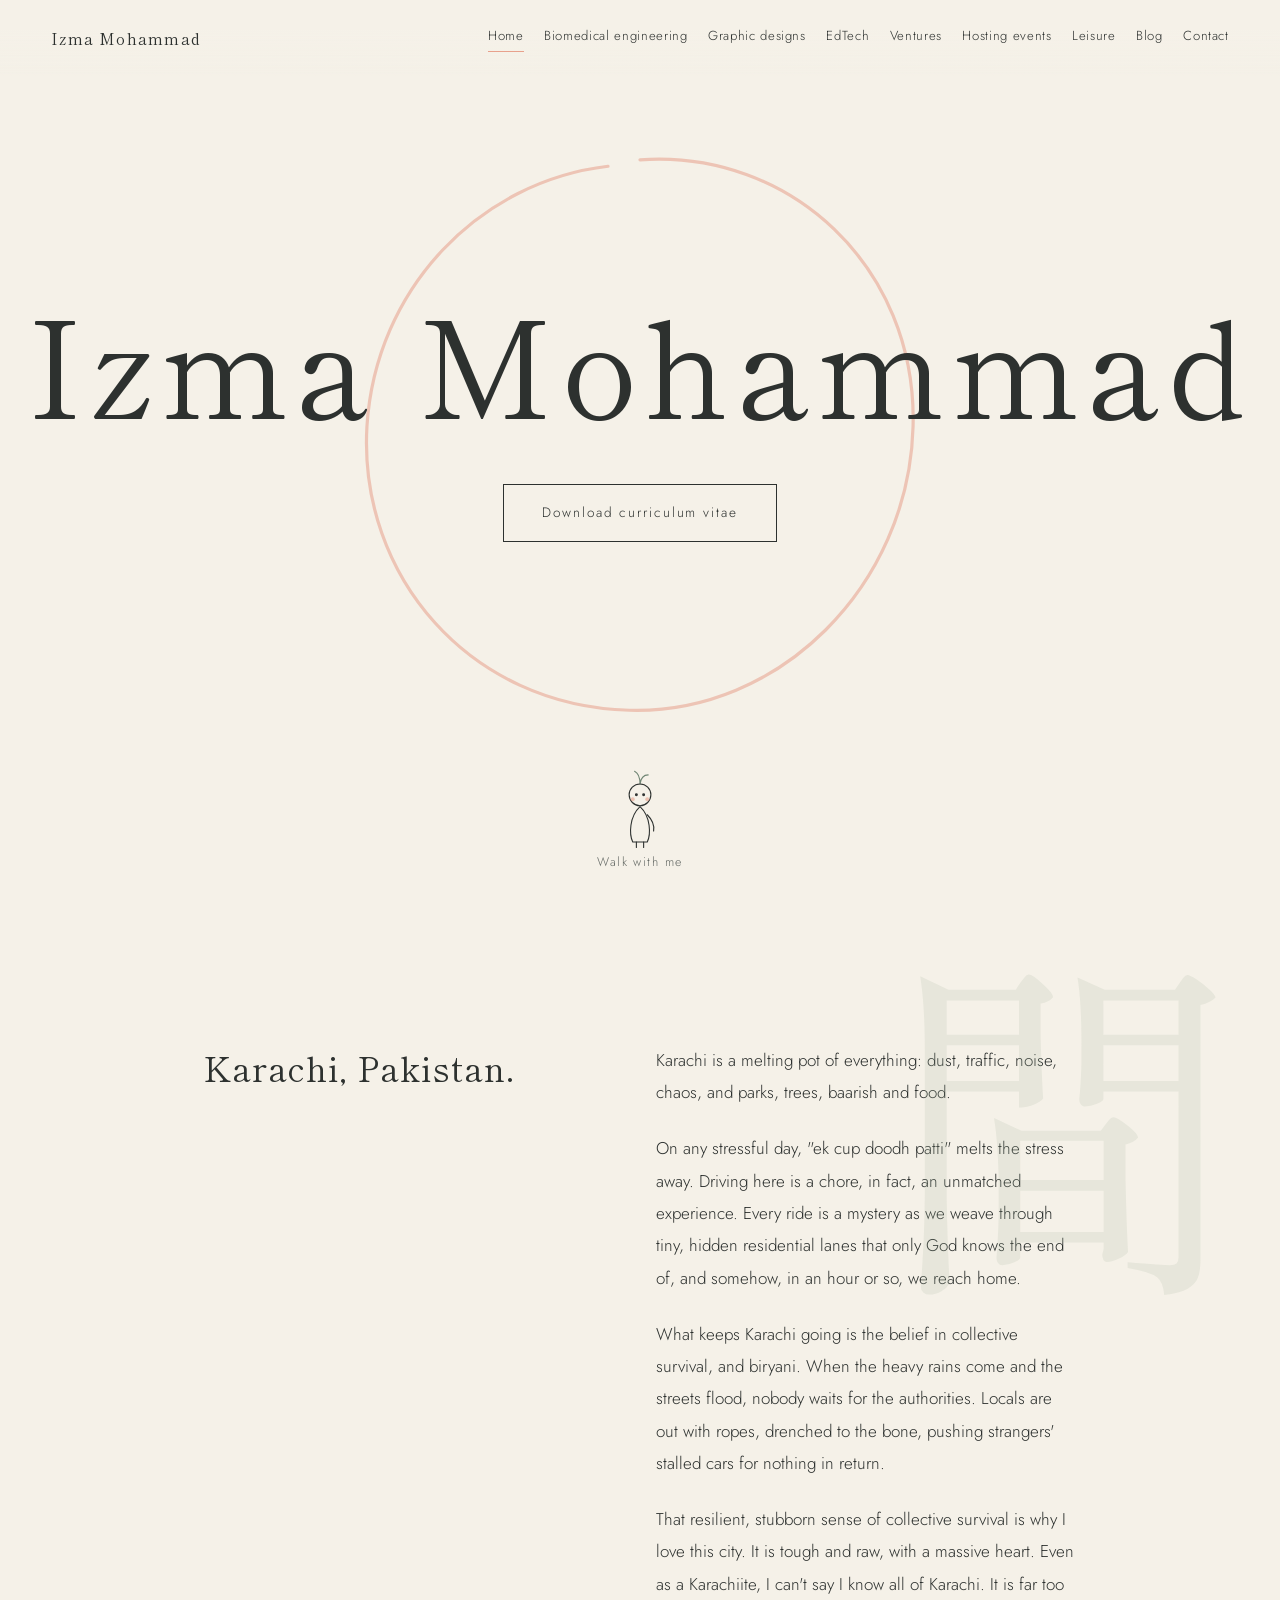
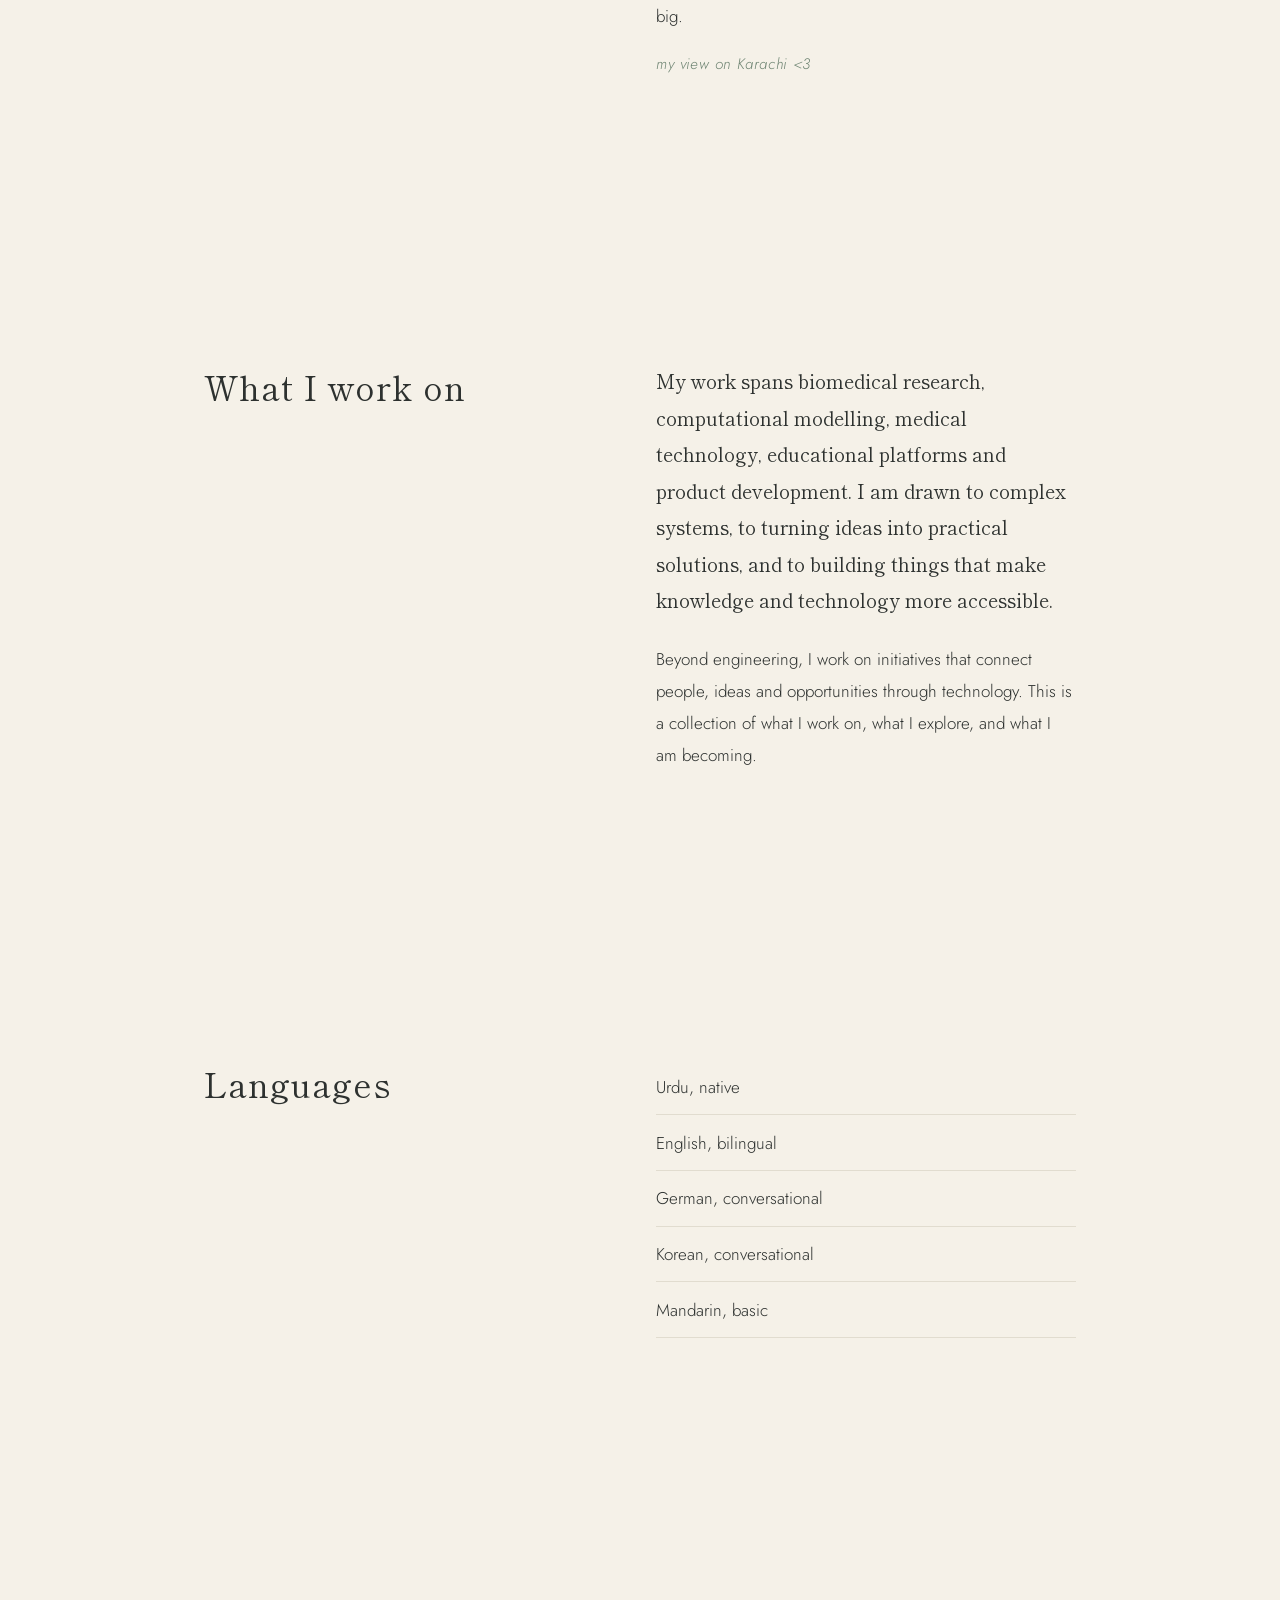
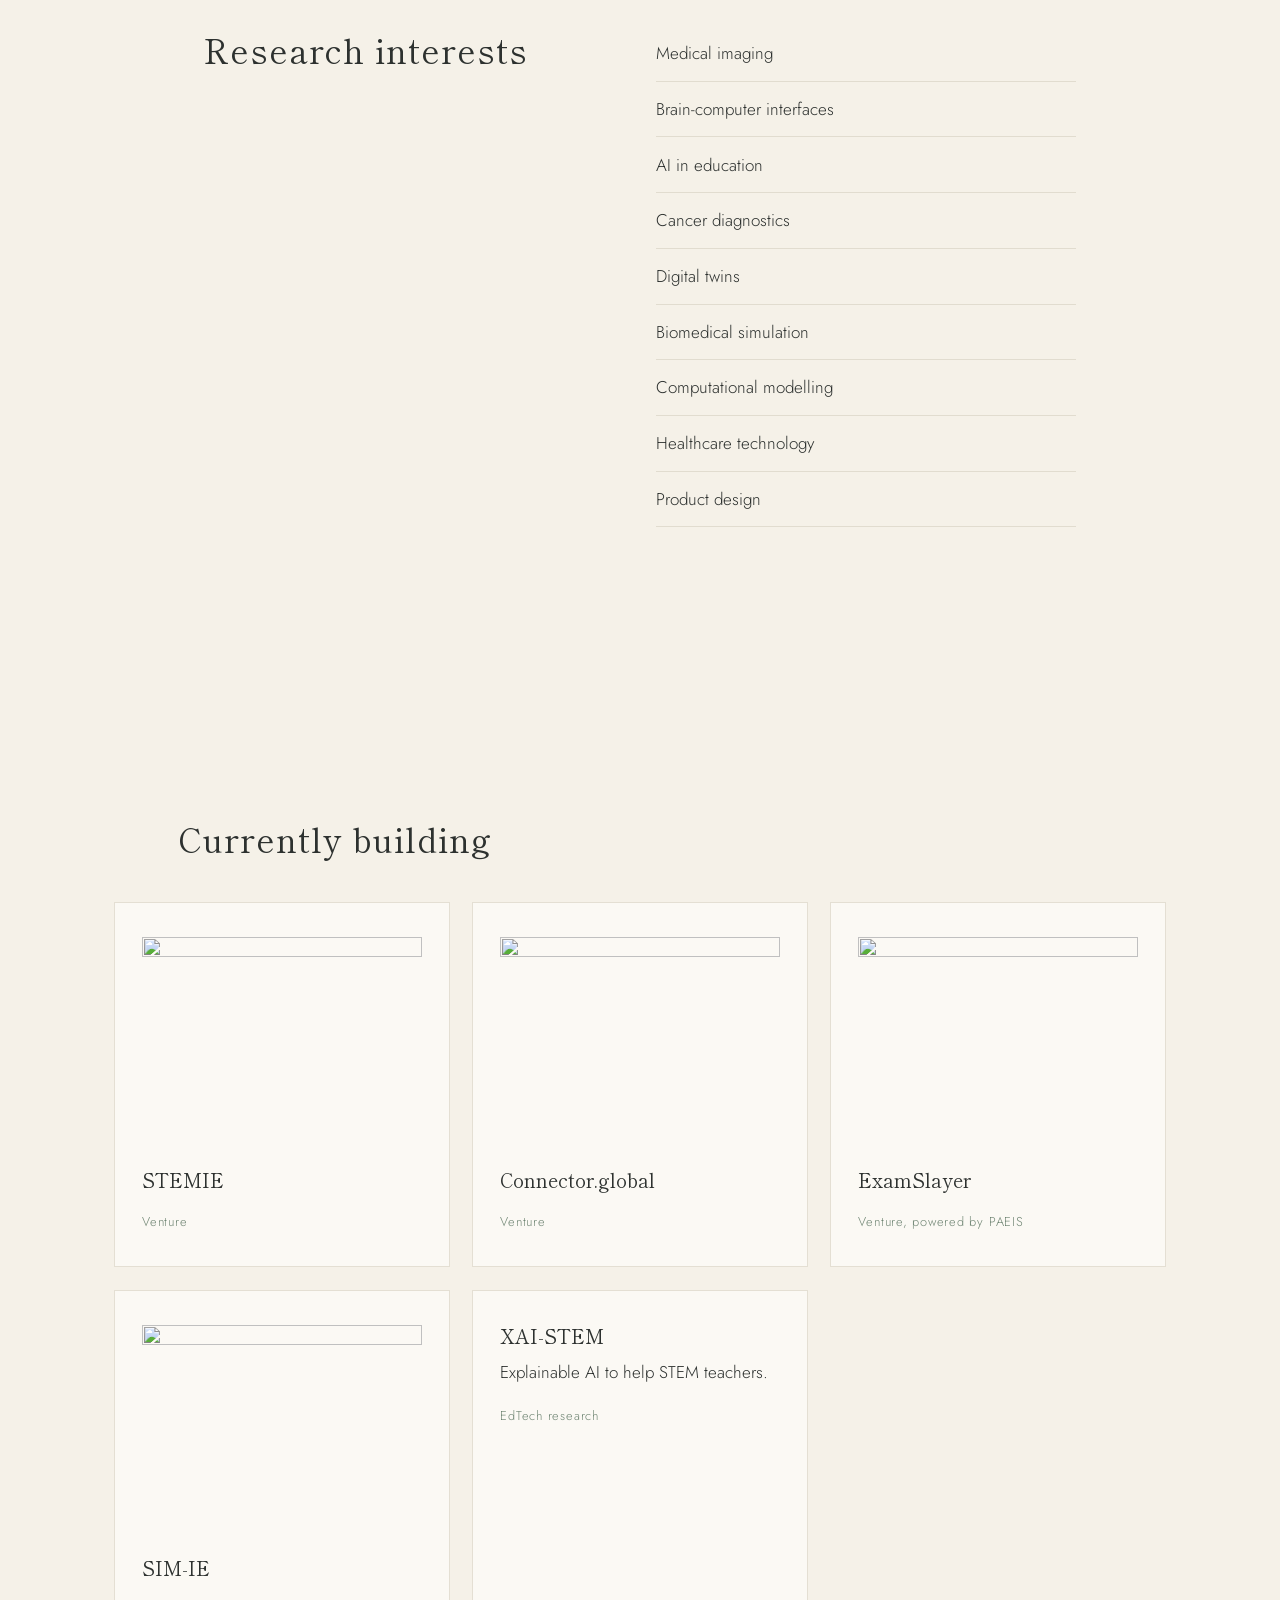
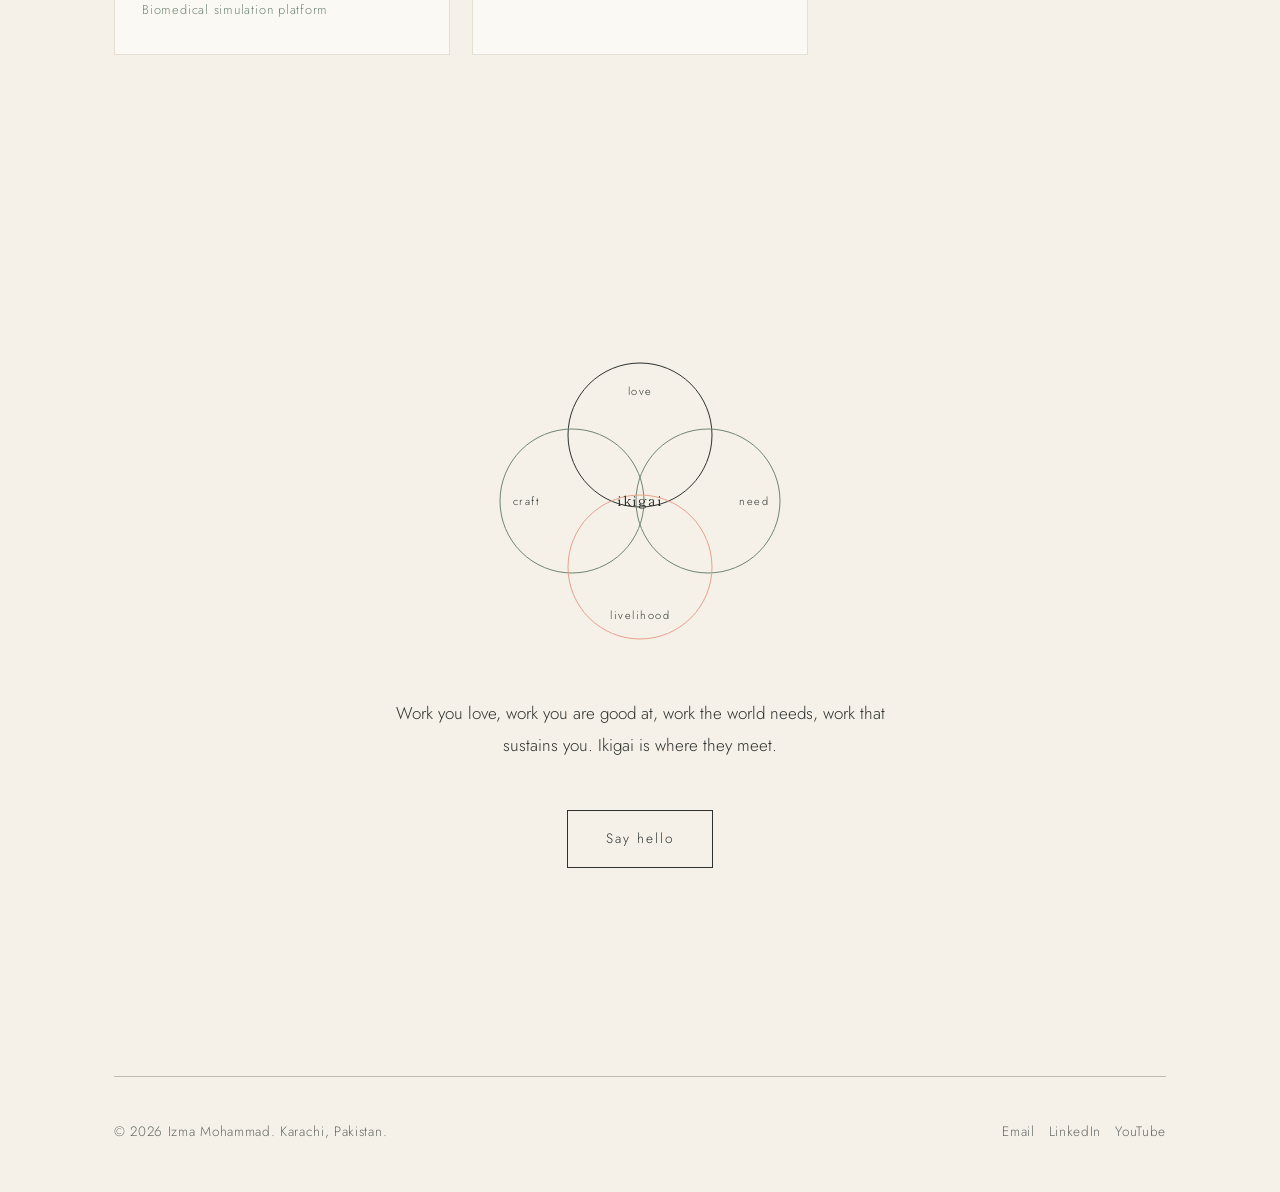
==== index.html @ ef696639 "Add files via upload" ====
<!doctype html><html lang="en"><head><meta charset="utf-8"><meta name="viewport" content="width=device-width,initial-scale=1"><title>Izma Mohammad</title><meta name="description" content="Biomedical engineer, product thinker and educator building simulation and EdTech platforms from Karachi."><meta name="theme-color" content="#F5F1E8"><link rel="icon" href="data:image/svg+xml,%3Csvg xmlns='http://www.w3.org/2000/svg' viewBox='0 0 32 32'%3E%3Ccircle cx='16' cy='16' r='11' fill='none' stroke='%23E8A18C' stroke-width='3'/%3E%3C/svg%3E"><link rel="preconnect" href="https://fonts.googleapis.com"><link rel="preconnect" href="https://fonts.gstatic.com" crossorigin><link href="https://fonts.googleapis.com/css2?family=Jost:wght@300;400&family=Shippori+Mincho:wght@400;500&display=swap" rel="stylesheet"><link rel="stylesheet" href="style.css"><script>document.documentElement.className="js"</script></head><body><header class="top"><a class="n" href="index.html">Izma Mohammad</a><button id="m" aria-expanded="false">Menu</button><nav id="nv"><a href="index.html" aria-current=page>Home</a><a href="biomedical.html">Biomedical engineering</a><a href="graphic-designs.html">Graphic designs</a><a href="edtech.html">EdTech</a><a href="ventures.html">Ventures</a><a href="hosting-events.html">Hosting events</a><a href="leisure.html">Leisure</a><a href="blog.html">Blog</a><a href="contact.html">Contact</a></nav></header><main><section class="hero"><svg class="en" viewBox="0 0 600 600" aria-hidden="true"><path pathLength="1" d="M300 40C440 30 560 140 556 290C552 440 430 560 290 556C140 552 36 430 44 290C52 160 150 60 270 46"/></svg><h1>Izma Mohammad</h1><a class="bt" href="https://drive.google.com/drive/folders/1mafRhZtkVyaTNJTKHKpRsc1OEhmWw4SE?usp=drive_link" target="_blank" rel="noopener">Download curriculum vitae</a><a class="gd" href="#karachi" aria-label="Scroll to the next section"><svg viewBox="0 0 64 96" fill="none" stroke="#2D312F" stroke-width="1.2" stroke-linecap="round" aria-hidden="true"><g class="sw" stroke="#6F8573"><path d="M32 22C32 14 30 10 26 8M32 22C33 15 37 12 41 12"/></g><circle cx="32" cy="34" r="12"/><circle cx="28" cy="34" r="1" fill="#2D312F"/><circle cx="36" cy="34" r="1" fill="#2D312F"/><circle cx="24" cy="39" r="2.2" fill="#E8A18C" stroke="none" opacity=".6"/><circle cx="40" cy="39" r="2.2" fill="#E8A18C" stroke="none" opacity=".6"/><path d="M32 47C20 58 20 78 24 86H40C44 78 44 58 32 47Z"/><path d="M28 86v6M36 86v6"/><path class="arm" d="M40 56C46 62 48 68 47 74"/></svg><span>Walk with me</span></a></section>
<section class="sec rel" id="karachi"><span class="kj" aria-hidden="true">間</span><div class="w"><div class="g"><div class="h rv"><h2>Karachi, Pakistan.</h2></div><div class="b rv">
<p>Karachi is a melting pot of everything: dust, traffic, noise, chaos, and parks, trees, baarish and food.</p>
<p>On any stressful day, "ek cup doodh patti" melts the stress away. Driving here is a chore, in fact, an unmatched experience. Every ride is a mystery as we weave through tiny, hidden residential lanes that only God knows the end of, and somehow, in an hour or so, we reach home.</p>
<p>What keeps Karachi going is the belief in collective survival, and biryani. When the heavy rains come and the streets flood, nobody waits for the authorities. Locals are out with ropes, drenched to the bone, pushing strangers' stalled cars for nothing in return.</p>
<p>That resilient, stubborn sense of collective survival is why I love this city. It is tough and raw, with a massive heart. Even as a Karachiite, I can't say I know all of Karachi. It is far too big.</p>
<p class="sg">my view on Karachi &lt;3</p></div></div></div></section>
<section class="sec"><div class="w"><div class="g"><div class="h rv"><h2>What I work on</h2></div><div class="b rv"><p class="in">My work spans biomedical research, computational modelling, medical technology, educational platforms and product development. I am drawn to complex systems, to turning ideas into practical solutions, and to building things that make knowledge and technology more accessible.</p><p>Beyond engineering, I work on initiatives that connect people, ideas and opportunities through technology. This is a collection of what I work on, what I explore, and what I am becoming.</p></div></div></div></section>
<section class="sec"><div class="w"><div class="g"><div class="h rv"><h2>Languages</h2></div><div class="b rv"><ul><li>Urdu, native</li><li>English, bilingual</li><li>German, conversational</li><li>Korean, conversational</li><li>Mandarin, basic</li></ul></div></div></div></section>
<section class="sec"><div class="w"><div class="g"><div class="h rv"><h2>Research interests</h2></div><div class="b rv"><ul><li>Medical imaging</li><li>Brain-computer interfaces</li><li>AI in education</li><li>Cancer diagnostics</li><li>Digital twins</li><li>Biomedical simulation</li><li>Computational modelling</li><li>Healthcare technology</li><li>Product design</li></ul></div></div></div></section>
<section class="sec"><div class="w"><div class="h2 rv"><h2>Currently building</h2></div><div class="rv"><div class="ls"><a class="lk" href="ventures.html#stemie"><img src="img/stemie.jpg" alt="" loading="lazy"><b>STEMIE</b><small>Venture</small></a><a class="lk" href="ventures.html#connector"><img src="img/connector.jpg" alt="" loading="lazy"><b>Connector.global</b><small>Venture</small></a><a class="lk" href="ventures.html#examslayer"><img src="img/examslayer.jpg" alt="" loading="lazy"><b>ExamSlayer</b><small>Venture, powered by PAEIS</small></a><a class="lk" href="biomedical.html#simie"><img src="img/simie.jpg" alt="" loading="lazy"><b>SIM-IE</b><small>Biomedical simulation platform</small></a><a class="lk" href="edtech.html#xai"><b>XAI-STEM</b>Explainable AI to help STEM teachers.<small>EdTech research</small></a></div></div></div></section>
<section class="sec"><div class="w ik rv"><svg viewBox="0 0 360 320" fill="none" stroke="#2D312F" stroke-width="1" role="img" aria-label="Ikigai diagram"><circle cx="180" cy="92" r="72"/><circle cx="112" cy="158" r="72" stroke="#6F8573"/><circle cx="248" cy="158" r="72" stroke="#6F8573"/><circle cx="180" cy="224" r="72" stroke="#E8A18C"/><g font-size="11" fill="#2D312F" stroke="none" text-anchor="middle" font-family="Jost,sans-serif" letter-spacing="1.5"><text x="180" y="52">love</text><text x="66" y="162">craft</text><text x="294" y="162">need</text><text x="180" y="276">livelihood</text><text x="180" y="163" font-family="Shippori Mincho,serif" font-size="14">ikigai</text></g></svg><p>Work you love, work you are good at, work the world needs, work that sustains you. Ikigai is where they meet.</p><a class="bt" href="contact.html">Say hello</a></div></section></main><footer><div class="w"><span>&copy; 2026 Izma Mohammad. Karachi, Pakistan.</span><span><a href="mailto:izmamohammad05@gmail.com">Email</a> &nbsp; <a href="https://www.linkedin.com/in/izma-mohammad/" target="_blank" rel="noopener">LinkedIn</a> &nbsp; <a href="https://www.youtube.com/@greendreamstories" target="_blank" rel="noopener">YouTube</a></span></div></footer><script src="app.js"></script></body></html>
---- style.css ----
:root{--c:#F5F1E8;--p:#FBF9F4;--s:#A9B8A1;--sd:#6F8573;--g:#BDBBB4;--k:#2D312F;--b:#E8A18C;--m:#636864;--d:'Shippori Mincho','Hiragino Mincho ProN',Georgia,serif;--t:'Jost','Helvetica Neue',Arial,sans-serif}
*{box-sizing:border-box;margin:0}
html{scroll-behavior:smooth}
body{background:var(--c);color:var(--k);font:300 1.0625rem/1.9 var(--t);-webkit-font-smoothing:antialiased}
a{color:inherit;text-decoration:none}
:focus-visible{outline:1px solid var(--b);outline-offset:4px}
img{max-width:100%}
.top{position:fixed;inset:0 0 auto;z-index:9;display:flex;justify-content:space-between;align-items:center;padding:1.5rem clamp(1.2rem,4vw,3.5rem);background:linear-gradient(var(--c) 40%,transparent)}
.n{font:400 .95rem var(--d);letter-spacing:.08em;position:relative;z-index:2}
nav{display:flex;gap:clamp(.8rem,1.6vw,1.8rem);font-size:.82rem;letter-spacing:.05em}
nav a{padding-bottom:3px;background:linear-gradient(var(--b),var(--b)) 0 100%/0 1px no-repeat;transition:background-size .6s}
nav a:hover,nav a[aria-current]{background-size:100% 1px}
#m{display:none;background:none;border:0;font:inherit;font-size:.82rem;letter-spacing:.05em;cursor:pointer;color:inherit;position:relative;z-index:2}
main{overflow:hidden}
.w{max-width:1180px;margin:0 auto;padding:0 clamp(1.4rem,6vw,4rem)}
.sec{padding:clamp(4.5rem,12vw,9rem) 0}
.rel{position:relative}
.g{display:grid;grid-template-columns:repeat(12,1fr);gap:0 2rem}
.h{grid-column:2/6}.b{grid-column:7/12}
h1{font:400 clamp(2.3rem,5.6vw,4.4rem)/1.2 var(--d);letter-spacing:.03em}
h2{font:400 clamp(1.4rem,2.8vw,2.1rem)/1.4 var(--d);letter-spacing:.03em;margin-bottom:1.2rem}
p+p{margin-top:1.4em}
.in{font:400 1.2rem/1.9 var(--d)}
.sg{font:italic 300 .95rem var(--t);color:var(--sd);letter-spacing:.04em}
ul{list-style:none;padding:0}
li{padding:.7rem 0;border-bottom:1px solid #E1DCCF}
.ul{background:linear-gradient(var(--b),var(--b)) 0 100%/100% 1px no-repeat;padding-bottom:2px;transition:background-size .6s}
.ul:hover{background-size:0 1px}
.ph{position:relative;padding:clamp(9rem,19vw,14rem) 0 clamp(2rem,6vw,5rem)}
.vt{position:absolute;right:clamp(1.4rem,5vw,4rem);top:9rem;writing-mode:vertical-rl;font-size:.8rem;letter-spacing:.4em;color:var(--sd)}
.rw .f{grid-column:1/7}.rw .t{grid-column:8/12;align-self:center}
.rw.fl .f{grid-column:7/13;order:2}.rw.fl .t{grid-column:2/6;order:1}
.f{position:relative;isolation:isolate}
.f img{display:block;width:100%;height:auto;filter:saturate(.85)}
.f::before{content:"";position:absolute;inset:7% -6% -7% 8%;background:var(--s);opacity:.3;z-index:-1}
.f.r::before{inset:7% 8% -7% -6%}
figcaption{font-size:.8rem;color:var(--m);margin-top:1rem;letter-spacing:.04em}
.ls{display:grid;grid-template-columns:repeat(auto-fit,minmax(250px,1fr));gap:1.4rem}
.lk{display:block;padding:2rem 1.7rem;background:var(--p);border:1px solid #E4DFD3;transition:border-color .7s,transform .7s}
a.lk:hover{border-color:var(--b);transform:translateY(-3px)}
.lk img{width:100%;aspect-ratio:4/3;object-fit:cover;margin-bottom:1.4rem}
.lk b{display:block;font:400 1.2rem/1.4 var(--d);margin-bottom:.4rem}
.lk small{display:block;margin-top:1rem;font-size:.8rem;letter-spacing:.06em;color:var(--sd)}
.bt{display:inline-block;padding:.95rem 2.4rem;border:1px solid var(--k);font-size:.85rem;letter-spacing:.14em;transition:background .6s,color .6s}
.bt:hover{background:var(--k);color:var(--c)}
.h2{max-width:1180px;margin:0 0 2.5rem;padding:0 clamp(1.4rem,6vw,4rem)}
.ik{text-align:center}.ik svg{width:min(88vw,360px);height:auto}.ik p{max-width:30em;margin:1.5rem auto 3rem}
.big{font:400 clamp(1.4rem,4.2vw,3rem)/1.3 var(--d);margin-bottom:3rem;word-break:break-word}
.hero{min-height:100svh;display:flex;flex-direction:column;align-items:center;justify-content:center;text-align:center;position:relative;isolation:isolate;padding:6rem 1.4rem 10rem}
.hero h1{font-size:clamp(2.8rem,10.5vw,9rem);line-height:1;letter-spacing:.05em;animation:nm 2.8s .4s both cubic-bezier(.2,.7,.2,1)}
.hero .bt{margin-top:3.5rem;animation:fi 1.8s 2.4s both}
.en{position:absolute;width:min(80vw,640px);left:50%;top:50%;transform:translate(-50%,-52%);z-index:-1;opacity:.55}
.en path{fill:none;stroke:var(--b);stroke-width:3;stroke-linecap:round;stroke-dasharray:1;stroke-dashoffset:1;animation:dr 4.6s .2s forwards ease-in-out}
.gd{position:absolute;bottom:1.6rem;left:50%;transform:translateX(-50%);display:flex;flex-direction:column;align-items:center;font-size:.78rem;letter-spacing:.12em;color:var(--m);animation:fi 1.8s 3.2s both}
.gd svg{width:58px;height:auto;animation:bob 4.4s ease-in-out infinite}
.sw{transform-origin:32px 22px;animation:sw 3.6s ease-in-out infinite}
.arm{transform-origin:40px 56px;animation:sw 3.6s ease-in-out infinite reverse}
.kj{position:absolute;right:3vw;top:2rem;font:400 clamp(9rem,28vw,24rem)/1 var(--d);color:var(--s);opacity:.18;pointer-events:none;user-select:none}
#karachi .b p{max-width:34em}
footer{padding:4rem 0 3rem;font-size:.85rem;letter-spacing:.05em;color:var(--m)}
footer .w{display:flex;justify-content:space-between;flex-wrap:wrap;gap:1rem}
footer .w::before{content:"";flex-basis:100%;border-top:1px solid var(--g);margin-bottom:1.6rem}
.js .rv{opacity:0;transition:opacity 1.6s ease}.js .rv.on{opacity:1}
@keyframes nm{from{opacity:0;letter-spacing:.2em;filter:blur(8px)}}
@keyframes fi{from{opacity:0}}
@keyframes dr{to{stroke-dashoffset:0}}
@keyframes bob{50%{transform:translateY(8px)}}
@keyframes sw{50%{transform:rotate(7deg)}}
@media(max-width:1100px){#m{display:block}nav{position:fixed;inset:0;background:var(--c);flex-direction:column;justify-content:center;align-items:center;font-size:1.1rem;gap:1.5rem;opacity:0;visibility:hidden;transition:opacity .5s,visibility .5s}nav.o{opacity:1;visibility:visible}}
@media(max-width:860px){.h,.b,.rw .f,.rw .t,.rw.fl .f,.rw.fl .t{grid-column:1/-1;order:0}.h,.rw .f{margin-bottom:2rem}.f::before,.f.r::before{inset:6% -3% -6% 6%}.vt{display:none}.kj{top:0}}
@media(prefers-reduced-motion:reduce){*{animation:none!important;transition:none!important}.en path{stroke-dashoffset:0}.js .rv{opacity:1}}
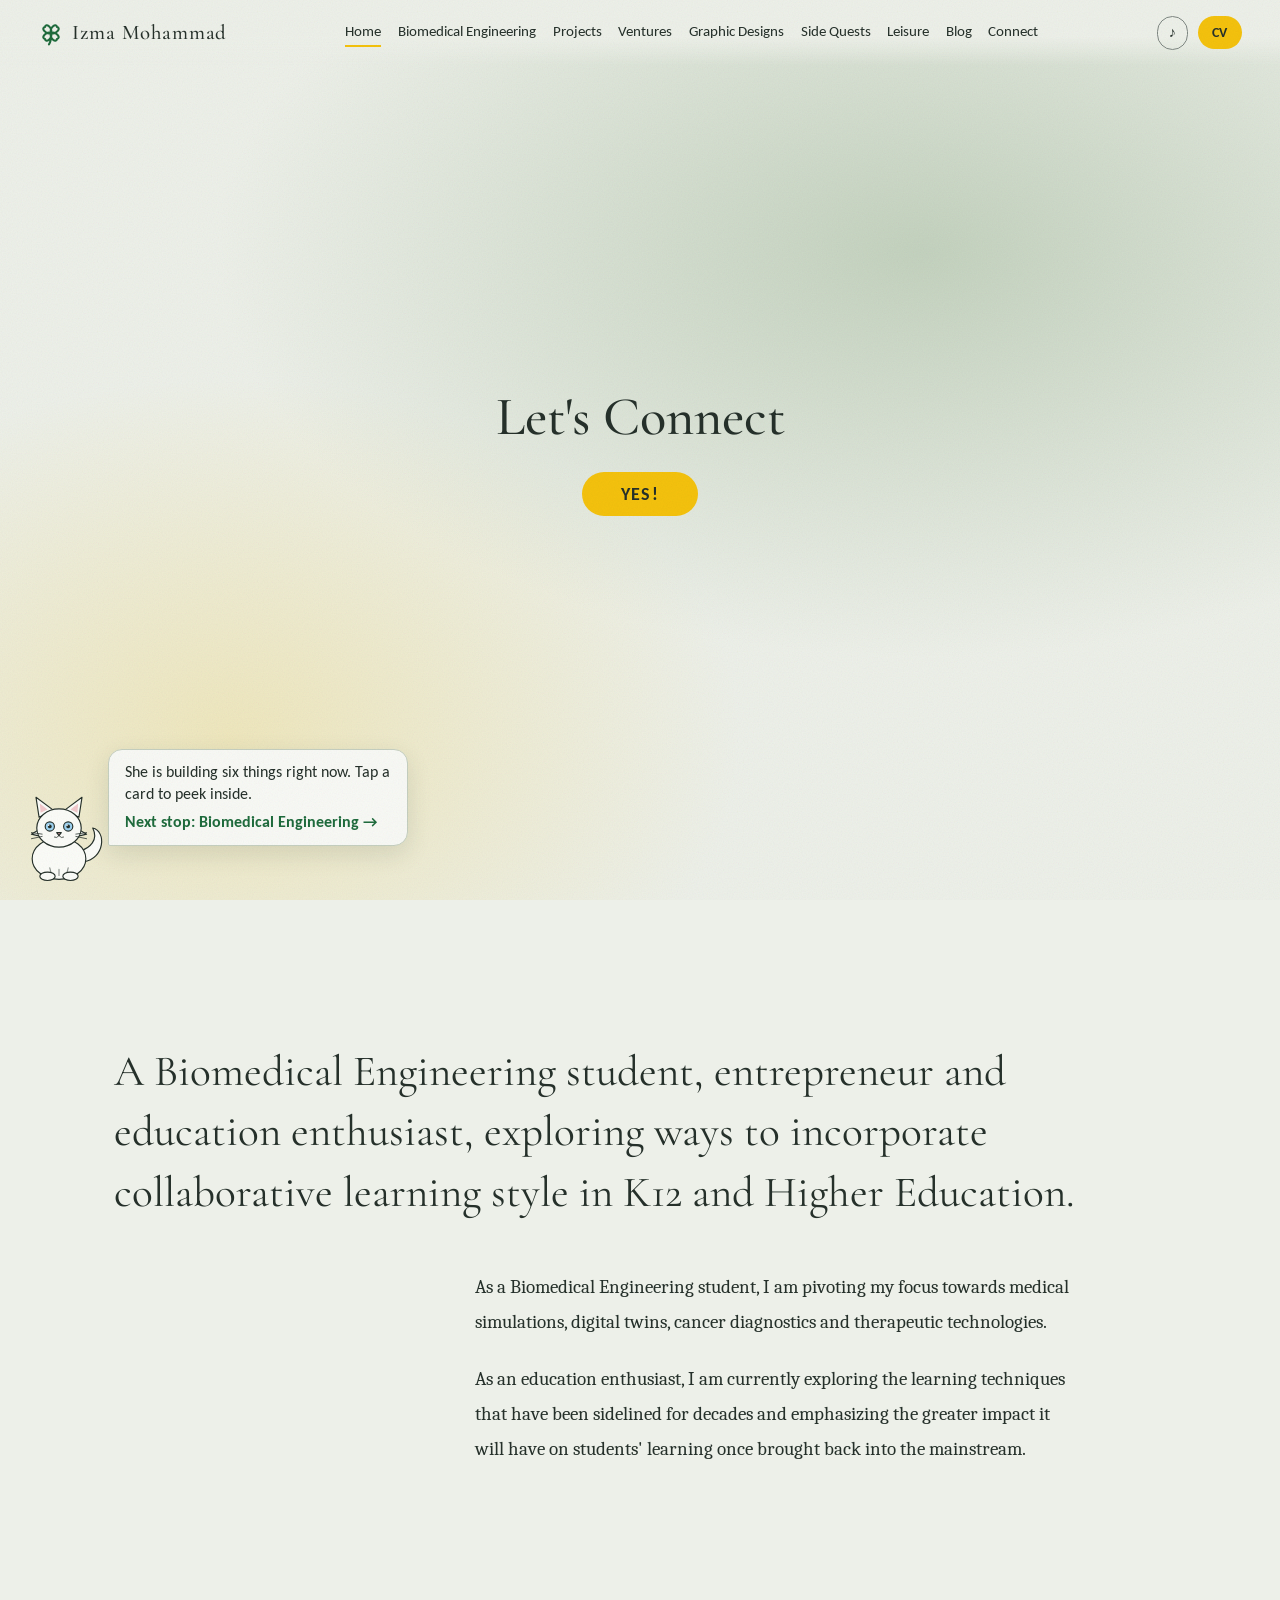
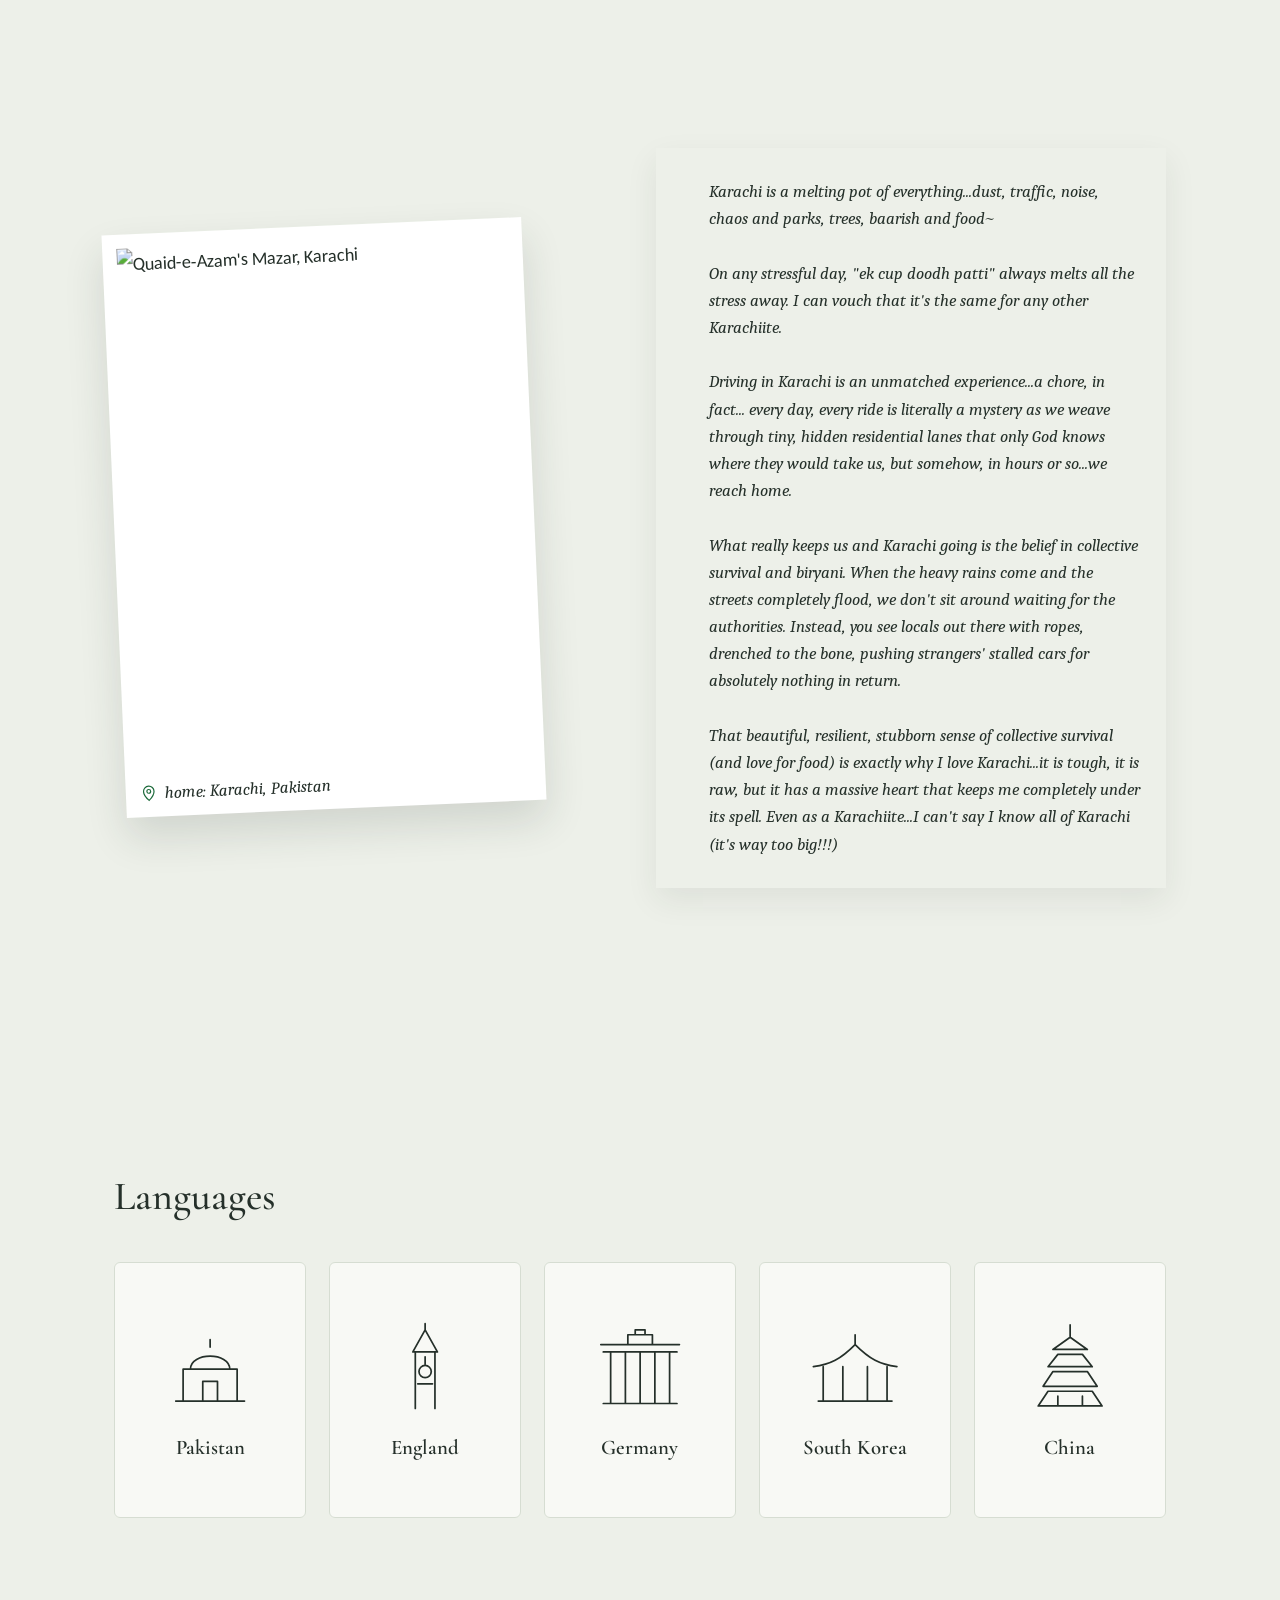
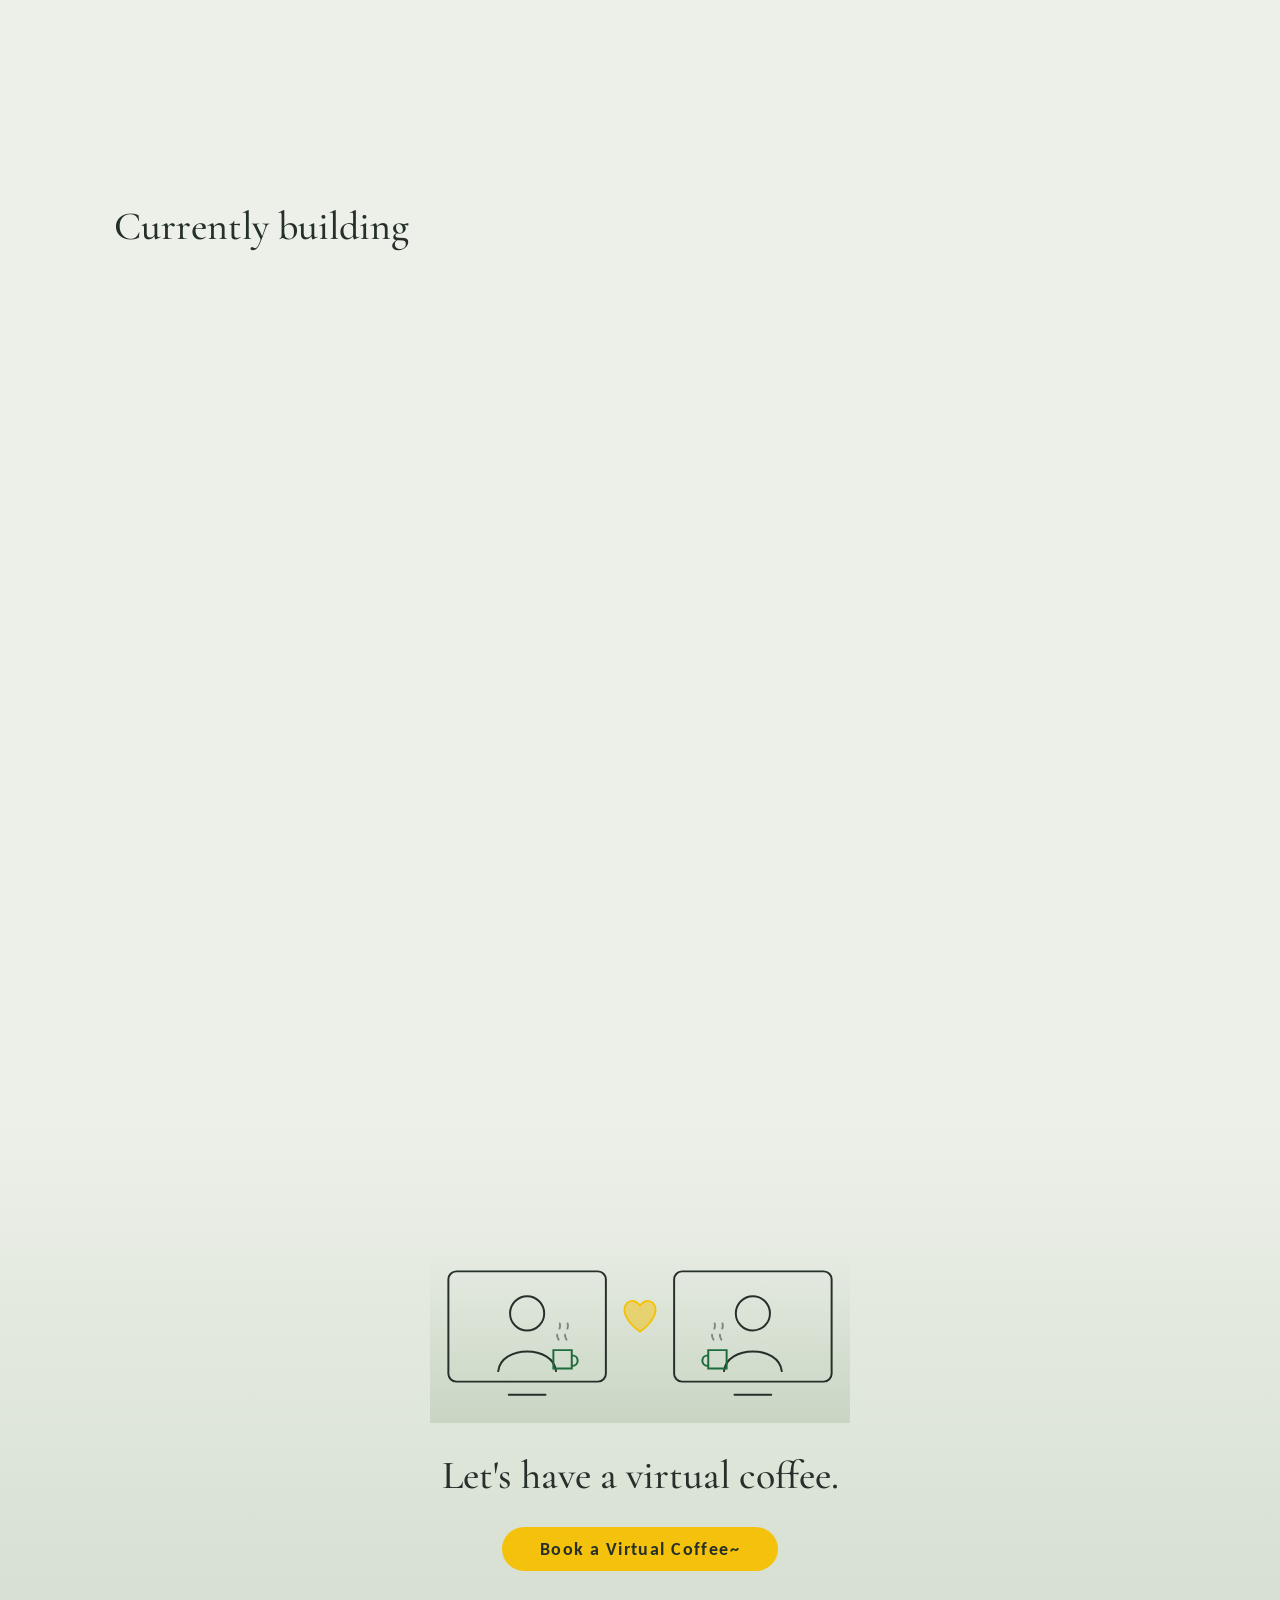
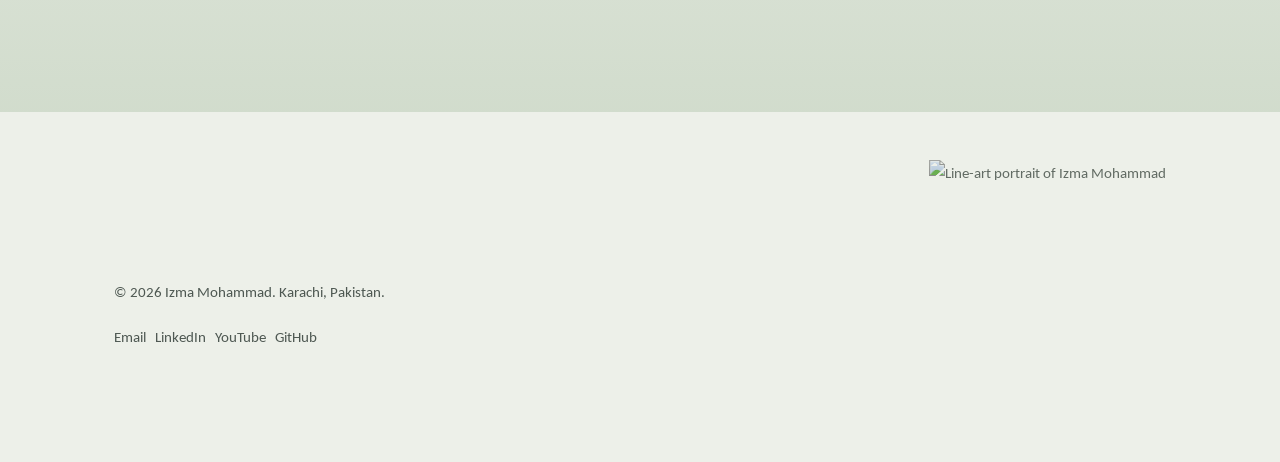
==== commit 46041e99: "Add files via upload" ====
--- a/index.html
+++ b/index.html
@@ -1,12 +1,7 @@
-<!doctype html><html lang="en"><head><meta charset="utf-8"><meta name="viewport" content="width=device-width,initial-scale=1"><title>Izma Mohammad</title><meta name="description" content="Biomedical engineer, product thinker and educator building simulation and EdTech platforms from Karachi."><meta name="theme-color" content="#F5F1E8"><link rel="icon" href="data:image/svg+xml,%3Csvg xmlns='http://www.w3.org/2000/svg' viewBox='0 0 32 32'%3E%3Ccircle cx='16' cy='16' r='11' fill='none' stroke='%23E8A18C' stroke-width='3'/%3E%3C/svg%3E"><link rel="preconnect" href="https://fonts.googleapis.com"><link rel="preconnect" href="https://fonts.gstatic.com" crossorigin><link href="https://fonts.googleapis.com/css2?family=Jost:wght@300;400&family=Shippori+Mincho:wght@400;500&display=swap" rel="stylesheet"><link rel="stylesheet" href="style.css"><script>document.documentElement.className="js"</script></head><body><header class="top"><a class="n" href="index.html">Izma Mohammad</a><button id="m" aria-expanded="false">Menu</button><nav id="nv"><a href="index.html" aria-current=page>Home</a><a href="biomedical.html">Biomedical engineering</a><a href="graphic-designs.html">Graphic designs</a><a href="edtech.html">EdTech</a><a href="ventures.html">Ventures</a><a href="hosting-events.html">Hosting events</a><a href="leisure.html">Leisure</a><a href="blog.html">Blog</a><a href="contact.html">Contact</a></nav></header><main><section class="hero"><svg class="en" viewBox="0 0 600 600" aria-hidden="true"><path pathLength="1" d="M300 40C440 30 560 140 556 290C552 440 430 560 290 556C140 552 36 430 44 290C52 160 150 60 270 46"/></svg><h1>Izma Mohammad</h1><a class="bt" href="https://drive.google.com/drive/folders/1mafRhZtkVyaTNJTKHKpRsc1OEhmWw4SE?usp=drive_link" target="_blank" rel="noopener">Download curriculum vitae</a><a class="gd" href="#karachi" aria-label="Scroll to the next section"><svg viewBox="0 0 64 96" fill="none" stroke="#2D312F" stroke-width="1.2" stroke-linecap="round" aria-hidden="true"><g class="sw" stroke="#6F8573"><path d="M32 22C32 14 30 10 26 8M32 22C33 15 37 12 41 12"/></g><circle cx="32" cy="34" r="12"/><circle cx="28" cy="34" r="1" fill="#2D312F"/><circle cx="36" cy="34" r="1" fill="#2D312F"/><circle cx="24" cy="39" r="2.2" fill="#E8A18C" stroke="none" opacity=".6"/><circle cx="40" cy="39" r="2.2" fill="#E8A18C" stroke="none" opacity=".6"/><path d="M32 47C20 58 20 78 24 86H40C44 78 44 58 32 47Z"/><path d="M28 86v6M36 86v6"/><path class="arm" d="M40 56C46 62 48 68 47 74"/></svg><span>Walk with me</span></a></section>
-<section class="sec rel" id="karachi"><span class="kj" aria-hidden="true">間</span><div class="w"><div class="g"><div class="h rv"><h2>Karachi, Pakistan.</h2></div><div class="b rv">
-<p>Karachi is a melting pot of everything: dust, traffic, noise, chaos, and parks, trees, baarish and food.</p>
-<p>On any stressful day, "ek cup doodh patti" melts the stress away. Driving here is a chore, in fact, an unmatched experience. Every ride is a mystery as we weave through tiny, hidden residential lanes that only God knows the end of, and somehow, in an hour or so, we reach home.</p>
-<p>What keeps Karachi going is the belief in collective survival, and biryani. When the heavy rains come and the streets flood, nobody waits for the authorities. Locals are out with ropes, drenched to the bone, pushing strangers' stalled cars for nothing in return.</p>
-<p>That resilient, stubborn sense of collective survival is why I love this city. It is tough and raw, with a massive heart. Even as a Karachiite, I can't say I know all of Karachi. It is far too big.</p>
-<p class="sg">my view on Karachi &lt;3</p></div></div></div></section>
-<section class="sec"><div class="w"><div class="g"><div class="h rv"><h2>What I work on</h2></div><div class="b rv"><p class="in">My work spans biomedical research, computational modelling, medical technology, educational platforms and product development. I am drawn to complex systems, to turning ideas into practical solutions, and to building things that make knowledge and technology more accessible.</p><p>Beyond engineering, I work on initiatives that connect people, ideas and opportunities through technology. This is a collection of what I work on, what I explore, and what I am becoming.</p></div></div></div></section>
-<section class="sec"><div class="w"><div class="g"><div class="h rv"><h2>Languages</h2></div><div class="b rv"><ul><li>Urdu, native</li><li>English, bilingual</li><li>German, conversational</li><li>Korean, conversational</li><li>Mandarin, basic</li></ul></div></div></div></section>
-<section class="sec"><div class="w"><div class="g"><div class="h rv"><h2>Research interests</h2></div><div class="b rv"><ul><li>Medical imaging</li><li>Brain-computer interfaces</li><li>AI in education</li><li>Cancer diagnostics</li><li>Digital twins</li><li>Biomedical simulation</li><li>Computational modelling</li><li>Healthcare technology</li><li>Product design</li></ul></div></div></div></section>
-<section class="sec"><div class="w"><div class="h2 rv"><h2>Currently building</h2></div><div class="rv"><div class="ls"><a class="lk" href="ventures.html#stemie"><img src="img/stemie.jpg" alt="" loading="lazy"><b>STEMIE</b><small>Venture</small></a><a class="lk" href="ventures.html#connector"><img src="img/connector.jpg" alt="" loading="lazy"><b>Connector.global</b><small>Venture</small></a><a class="lk" href="ventures.html#examslayer"><img src="img/examslayer.jpg" alt="" loading="lazy"><b>ExamSlayer</b><small>Venture, powered by PAEIS</small></a><a class="lk" href="biomedical.html#simie"><img src="img/simie.jpg" alt="" loading="lazy"><b>SIM-IE</b><small>Biomedical simulation platform</small></a><a class="lk" href="edtech.html#xai"><b>XAI-STEM</b>Explainable AI to help STEM teachers.<small>EdTech research</small></a></div></div></div></section>
-<section class="sec"><div class="w ik rv"><svg viewBox="0 0 360 320" fill="none" stroke="#2D312F" stroke-width="1" role="img" aria-label="Ikigai diagram"><circle cx="180" cy="92" r="72"/><circle cx="112" cy="158" r="72" stroke="#6F8573"/><circle cx="248" cy="158" r="72" stroke="#6F8573"/><circle cx="180" cy="224" r="72" stroke="#E8A18C"/><g font-size="11" fill="#2D312F" stroke="none" text-anchor="middle" font-family="Jost,sans-serif" letter-spacing="1.5"><text x="180" y="52">love</text><text x="66" y="162">craft</text><text x="294" y="162">need</text><text x="180" y="276">livelihood</text><text x="180" y="163" font-family="Shippori Mincho,serif" font-size="14">ikigai</text></g></svg><p>Work you love, work you are good at, work the world needs, work that sustains you. Ikigai is where they meet.</p><a class="bt" href="contact.html">Say hello</a></div></section></main><footer><div class="w"><span>&copy; 2026 Izma Mohammad. Karachi, Pakistan.</span><span><a href="mailto:izmamohammad05@gmail.com">Email</a> &nbsp; <a href="https://www.linkedin.com/in/izma-mohammad/" target="_blank" rel="noopener">LinkedIn</a> &nbsp; <a href="https://www.youtube.com/@greendreamstories" target="_blank" rel="noopener">YouTube</a></span></div></footer><script src="app.js"></script></body></html>+<!doctype html><html lang="en"><head><meta charset="utf-8"><meta name="viewport" content="width=device-width,initial-scale=1"><title>Izma Mohammad | Biomedical Engineer, Entrepreneur and Educator</title><meta name="description" content="Izma Mohammad is a Biomedical Engineering student, entrepreneur and education enthusiast in Karachi working on medical simulation, digital twins and EdTech."><meta name="theme-color" content="#EDF0E9"><link rel="canonical" href="https://izmamohammad.com/"><meta property="og:title" content="Izma Mohammad | Biomedical Engineer, Entrepreneur and Educator"><meta property="og:description" content="Izma Mohammad is a Biomedical Engineering student, entrepreneur and education enthusiast in Karachi working on medical simulation, digital twins and EdTech."><meta property="og:type" content="website"><meta property="og:image" content="https://izmamohammad.com/assets/qamaj.jpg"><link rel="icon" href="favicon.svg" type="image/svg+xml"><link rel="preconnect" href="https://fonts.googleapis.com"><link rel="preconnect" href="https://fonts.gstatic.com" crossorigin><link href="https://fonts.googleapis.com/css2?family=Caladea:ital,wght@0,400;0,700;1,400&family=Carlito:wght@400;700&family=Cormorant+Garamond:wght@400;500;600&display=swap" rel="stylesheet"><link rel="stylesheet" href="style.css"><script>document.documentElement.className="js"</script><script type="application/ld+json">{"@context":"https://schema.org","@type":"Person","name":"Izma Mohammad","url":"https://izmamohammad.com/","jobTitle":"Biomedical Engineering student, entrepreneur and educator","affiliation":{"@type":"Organization","name":"Connector.global"},"alumniOf":"Ziauddin University","address":{"@type":"PostalAddress","addressLocality":"Karachi","addressCountry":"PK"},"sameAs":["https://www.linkedin.com/in/izma-mohammad/","https://www.youtube.com/@greendreamstories","https://github.com/izma-m"]}</script></head><body data-say="Hi, I'm Minnie, Izma's best friend. I know everything about her, so follow me and I'll show you around."><header class="top"><a class="n" href="index.html"><img src="favicon.svg" alt="" width="26" height="26">Izma Mohammad</a><div class="tr"><button id="sd" aria-pressed="false" aria-label="Toggle soft kalimba music" title="Kalimba">&#9834;</button><a class="cv" href="assets/Izma-Mohammad-CV.pdf" download>CV</a><button id="m" aria-expanded="false">Menu</button></div><nav id="nv"><a href="index.html" aria-current=page>Home</a><a href="biomedical.html">Biomedical Engineering</a><a href="projects.html">Projects</a><a href="ventures.html">Ventures</a><a href="graphic-designs.html">Graphic Designs</a><a href="side-quests.html">Side Quests</a><a href="leisure.html">Leisure</a><a href="blog.html">Blog</a><a href="connect.html">Connect</a></nav></header><main><section class="hero" data-say="Hi, I'm Minnie, Izma's best friend. I know everything about her, so follow me and I'll show you around."><h1 class="sr">Izma Mohammad: Biomedical Engineer, Entrepreneur, Business Person, Woman in STEM, Educationist, Game Developer, Mentor, Educator, Free Soul, Cat Person</h1><p id="nm" class="nm" aria-hidden="true">Izma Mohammad</p><p id="q" class="q" aria-hidden="true"><span id="qa"></span> <em id="qr"></em><i class="cu"></i></p><div id="lc" class="lc"><p>Let's Connect</p><a class="yes" href="connect.html">YES!</a></div></section>
+<section class="sec" data-say="Izma studies Biomedical Engineering, builds educational ventures and loves teaching."><div class="w"><p class="big rv">A Biomedical Engineering student, entrepreneur and education enthusiast, exploring ways to incorporate collaborative learning style in K12 and Higher Education.</p><div class="g"><div class="b2 rv"><p>As a Biomedical Engineering student, I am pivoting my focus towards medical simulations, digital twins, cancer diagnostics and therapeutic technologies.</p><p>As an education enthusiast, I am currently exploring the learning techniques that have been sidelined for decades and emphasizing the greater impact it will have on students' learning once brought back into the mainstream.</p></div></div></div></section>
+<section class="sec" id="karachi" data-say="This is home: Karachi. Izma says it is tough and raw, with a massive heart."><div class="w"><div class="g kg"><figure class="pc rv"><img src="assets/qamaj.jpg" alt="Quaid-e-Azam's Mazar, Karachi" loading="lazy"><figcaption><svg viewBox="0 0 24 24" width="18" fill="none" stroke="#1E6B3C" stroke-width="1.6" aria-hidden="true"><path d="M12 22s7-6.5 7-12a7 7 0 0 0-14 0c0 5.5 7 12 7 12Z"/><circle cx="12" cy="10" r="2.5"/></svg> home: Karachi, Pakistan</figcaption></figure><div class="nb rv"><p>Karachi is a melting pot of everything...dust, traffic, noise, chaos and parks, trees, baarish and food~</p><p>On any stressful day, "ek cup doodh patti" always melts all the stress away. I can vouch that it's the same for any other Karachiite.</p><p>Driving in Karachi is an unmatched experience...a chore, in fact... every day, every ride is literally a mystery as we weave through tiny, hidden residential lanes that only God knows where they would take us, but somehow, in hours or so...we reach home.</p><p>What really keeps us and Karachi going is the belief in collective survival and biryani. When the heavy rains come and the streets completely flood, we don't sit around waiting for the authorities. Instead, you see locals out there with ropes, drenched to the bone, pushing strangers' stalled cars for absolutely nothing in return.</p><p>That beautiful, resilient, stubborn sense of collective survival (and love for food) is exactly why I love Karachi...it is tough, it is raw, but it has a massive heart that keeps me completely under its spell. Even as a Karachiite...I can't say I know all of Karachi (it's way too big!!!)</p></div></div></div></section>
+<section class="sec" data-say="Five languages: Urdu, English, German, Korean and Mandarin. I only speak purr."><div class="w"><h2 class="rv">Languages</h2><div class="cs rv"><button class="fc lg" aria-label="Pakistan: Urdu, Native"><span class="fi"><span class="ff"><svg viewBox="0 0 80 80" fill="none" stroke="#25302A" stroke-width="1.4" stroke-linecap="round" stroke-linejoin="round"><path d="M12 66H68M18 66V40H62V66M24 40C24 26 56 26 56 40M40 22V16M34 66V50H46V66"/></svg><b>Pakistan</b></span><span class="fb"><b>Urdu</b>Native</span></span></button><button class="fc lg" aria-label="England: English, Bilingual"><span class="fi"><span class="ff"><svg viewBox="0 0 80 80" fill="none" stroke="#25302A" stroke-width="1.4" stroke-linecap="round" stroke-linejoin="round"><path d="M32 72V26H48V72M30 26H50L40 8ZM40 8V3M34 52H46M40 30V36"/><circle cx="40" cy="42" r="5"/></svg><b>England</b></span><span class="fb"><b>English</b>Bilingual</span></span></button><button class="fc lg" aria-label="Germany: German, Conversational"><span class="fi"><span class="ff"><svg viewBox="0 0 80 80" fill="none" stroke="#25302A" stroke-width="1.4" stroke-linecap="round" stroke-linejoin="round"><path d="M8 20H72M10 26H70M16 26V68M28 26V68M40 26V68M52 26V68M64 26V68M10 68H70M30 20V12H50V20M36 12V8H44V12"/></svg><b>Germany</b></span><span class="fb"><b>German</b>Conversational</span></span></button><button class="fc lg" aria-label="South Korea: Korean, Conversational"><span class="fi"><span class="ff"><svg viewBox="0 0 80 80" fill="none" stroke="#25302A" stroke-width="1.4" stroke-linecap="round" stroke-linejoin="round"><path d="M6 38C20 36 28 32 40 20C52 32 60 36 74 38M14 38V66M66 38V66M10 66H70M30 38V66M50 38V66M40 20V12"/></svg><b>South Korea</b></span><span class="fb"><b>Korean</b>Conversational</span></span></button><button class="fc lg" aria-label="China: Mandarin, Basic"><span class="fi"><span class="ff"><svg viewBox="0 0 80 80" fill="none" stroke="#25302A" stroke-width="1.4" stroke-linecap="round" stroke-linejoin="round"><path d="M40 4V14M26 24H54L40 14ZM22 38H58L50 28H30ZM18 54H62L54 42H26ZM14 70H66L58 58H22ZM30 70V62M50 70V62"/></svg><b>China</b></span><span class="fb"><b>Mandarin</b>Basic</span></span></button></div></div></section>
+<section class="sec" id="building" data-say="She is building six things right now. Tap a card to peek inside."><div class="w"><h2 class="rv">Currently building</h2><div class="cs bs rv"><button class="fc bc" data-t="Connector.global" data-i="connector" data-d="An educational ecosystem connecting educators across borders through webinars, networking and partnerships." data-l="ventures.html#connector"><span class="fi"><span class="ff"><img src="assets/connector.jpg" alt="Connector.global" loading="lazy"><b>Connector.global</b></span><span class="fb"><svg viewBox="0 0 32 32" width="30" aria-hidden="true"><path d="M16 16 C13.9 8.9 22.4 3.3 23.4 8.6 C28.7 9.6 23.1 18.1 16.0 16.0 C23.1 13.9 28.7 22.4 23.4 23.4 C22.4 28.7 13.9 23.1 16.0 16.0 C18.1 23.1 9.6 28.7 8.6 23.4 C3.3 22.4 8.9 13.9 16.0 16.0 C8.9 18.1 3.3 9.6 8.6 8.6 C9.6 3.3 18.1 8.9 16.0 16.0 C16 22 16.5 26 13.5 30" fill="none" stroke="#1E6B3C" stroke-width="2" stroke-linecap="round"/></svg></span></span></button><button class="fc bc" data-t="SIM-IE" data-i="simie" data-d="A biomedical engineering simulation and learning platform for virtual labs and equipment exploration. Currently in the concept and planning stage." data-l="projects.html#simie"><span class="fi"><span class="ff"><img src="assets/simie.jpg" alt="SIM-IE" loading="lazy"><b>SIM-IE</b></span><span class="fb"><svg viewBox="0 0 32 32" width="30" aria-hidden="true"><path d="M16 16 C13.9 8.9 22.4 3.3 23.4 8.6 C28.7 9.6 23.1 18.1 16.0 16.0 C23.1 13.9 28.7 22.4 23.4 23.4 C22.4 28.7 13.9 23.1 16.0 16.0 C18.1 23.1 9.6 28.7 8.6 23.4 C3.3 22.4 8.9 13.9 16.0 16.0 C8.9 18.1 3.3 9.6 8.6 8.6 C9.6 3.3 18.1 8.9 16.0 16.0 C16 22 16.5 26 13.5 30" fill="none" stroke="#1E6B3C" stroke-width="2" stroke-linecap="round"/></svg></span></span></button><button class="fc bc" data-t="KAAVISH" data-i="kaavish" data-d="Where research happens: a tool to research, document, analyse and generate academic and institutional insights." data-l="projects.html#kaavish"><span class="fi"><span class="ff"><img src="assets/kaavish.jpg" alt="KAAVISH" loading="lazy"><b>KAAVISH</b></span><span class="fb"><svg viewBox="0 0 32 32" width="30" aria-hidden="true"><path d="M16 16 C13.9 8.9 22.4 3.3 23.4 8.6 C28.7 9.6 23.1 18.1 16.0 16.0 C23.1 13.9 28.7 22.4 23.4 23.4 C22.4 28.7 13.9 23.1 16.0 16.0 C18.1 23.1 9.6 28.7 8.6 23.4 C3.3 22.4 8.9 13.9 16.0 16.0 C8.9 18.1 3.3 9.6 8.6 8.6 C9.6 3.3 18.1 8.9 16.0 16.0 C16 22 16.5 26 13.5 30" fill="none" stroke="#1E6B3C" stroke-width="2" stroke-linecap="round"/></svg></span></span></button><button class="fc bc" data-t="ExamSlayer" data-i="examslayer" data-d="An exam-preparation platform for CAIE IGCSE and International A-Level learners, powered by the PAEIS adaptive framework." data-l="ventures.html#examslayer"><span class="fi"><span class="ff"><img src="assets/examslayer.jpg" alt="ExamSlayer" loading="lazy"><b>ExamSlayer</b></span><span class="fb"><svg viewBox="0 0 32 32" width="30" aria-hidden="true"><path d="M16 16 C13.9 8.9 22.4 3.3 23.4 8.6 C28.7 9.6 23.1 18.1 16.0 16.0 C23.1 13.9 28.7 22.4 23.4 23.4 C22.4 28.7 13.9 23.1 16.0 16.0 C18.1 23.1 9.6 28.7 8.6 23.4 C3.3 22.4 8.9 13.9 16.0 16.0 C8.9 18.1 3.3 9.6 8.6 8.6 C9.6 3.3 18.1 8.9 16.0 16.0 C16 22 16.5 26 13.5 30" fill="none" stroke="#1E6B3C" stroke-width="2" stroke-linecap="round"/></svg></span></span></button><button class="fc bc" data-t="AUTAAQ" data-i="autaaq" data-d="A platform to connect, communicate and build learning communities." data-l="projects.html#autaaq"><span class="fi"><span class="ff"><img src="assets/autaaq.jpg" alt="AUTAAQ" loading="lazy"><b>AUTAAQ</b></span><span class="fb"><svg viewBox="0 0 32 32" width="30" aria-hidden="true"><path d="M16 16 C13.9 8.9 22.4 3.3 23.4 8.6 C28.7 9.6 23.1 18.1 16.0 16.0 C23.1 13.9 28.7 22.4 23.4 23.4 C22.4 28.7 13.9 23.1 16.0 16.0 C18.1 23.1 9.6 28.7 8.6 23.4 C3.3 22.4 8.9 13.9 16.0 16.0 C8.9 18.1 3.3 9.6 8.6 8.6 C9.6 3.3 18.1 8.9 16.0 16.0 C16 22 16.5 26 13.5 30" fill="none" stroke="#1E6B3C" stroke-width="2" stroke-linecap="round"/></svg></span></span></button><button class="fc bc" data-t="STEMIE" data-i="stemie" data-d="An educational venture in progress." data-l="ventures.html#stemie"><span class="fi"><span class="ff"><img src="assets/stemie.jpg" alt="STEMIE" loading="lazy"><b>STEMIE</b></span><span class="fb"><svg viewBox="0 0 32 32" width="30" aria-hidden="true"><path d="M16 16 C13.9 8.9 22.4 3.3 23.4 8.6 C28.7 9.6 23.1 18.1 16.0 16.0 C23.1 13.9 28.7 22.4 23.4 23.4 C22.4 28.7 13.9 23.1 16.0 16.0 C18.1 23.1 9.6 28.7 8.6 23.4 C3.3 22.4 8.9 13.9 16.0 16.0 C8.9 18.1 3.3 9.6 8.6 8.6 C9.6 3.3 18.1 8.9 16.0 16.0 C16 22 16.5 26 13.5 30" fill="none" stroke="#1E6B3C" stroke-width="2" stroke-linecap="round"/></svg></span></span></button></div></div></section>
+<section class="sec cf" data-say="Come on, let's get you a virtual coffee with her."><div class="w rv"><svg class="cf" viewBox="0 0 320 130" fill="none" stroke="#25302A" stroke-width="1.5" stroke-linecap="round" aria-hidden="true"><rect x="14" y="14" width="120" height="84" rx="6"/><rect x="186" y="14" width="120" height="84" rx="6"/><circle cx="74" cy="46" r="13"/><path d="M52 90C54 70 94 70 96 90"/><circle cx="246" cy="46" r="13"/><path d="M224 90C226 70 266 70 268 90"/><path d="M60 108h28M232 108h28"/><path d="M94 74h14v14h-14ZM108 78c6 0 6 8 0 8" stroke="#1E6B3C"/><path d="M212 74h14v14h-14ZM212 78c-6 0-6 8 0 8" stroke="#1E6B3C"/><path class="st" d="M98 66c-4-6 4-8 0-14M104 66c-4-6 4-8 0-14" stroke="#7F8782"/><path class="st" d="M216 66c-4-6 4-8 0-14M222 66c-4-6 4-8 0-14" stroke="#7F8782"/><path class="hr" d="M160 40c-8-10-22 4 0 20 22-16 8-30 0-20Z" stroke="#F4C20D" fill="#F4C20D" fill-opacity=".5"/></svg><h2>Let's have a virtual coffee.</h2><a class="bt" href="connect.html#coffee">Book a Virtual Coffee~</a></div></section>
+<dialog id="dg"><button class="x" aria-label="Close">&times;</button><img alt=""><h3></h3><p></p><a class="bt" href="#">Dive deeper</a></dialog></main><div id="mb" class="mb" role="status"><span id="ms">Hi, I'm Minnie, Izma's best friend. I know everything about her, so follow me and I'll show you around.</span> <a id="mn" href="biomedical.html">Next stop: Biomedical Engineering &rarr;</a></div><div class="mn" id="mc" aria-hidden="true"><svg viewBox="0 0 120 132" aria-hidden="true" stroke="#25302A" stroke-width="1.5" stroke-linecap="round" stroke-linejoin="round"><path class="tl" d="M92 104C120 100 122 64 104 60C112 76 100 86 88 90" fill="#FBFCF8"/><ellipse cx="60" cy="100" rx="35" ry="27" fill="#FBFCF8"/><path d="M48 112l2 8M60 114v8M72 112l-2 8" opacity=".5"/><ellipse cx="45" cy="123" rx="10" ry="5.5" fill="#FBFCF8"/><ellipse cx="75" cy="123" rx="10" ry="5.5" fill="#FBFCF8"/><g class="hd"><path d="M34 46L30 20L53 37ZM86 46L90 20L67 37Z" fill="#FBFCF8"/><path d="M36 40L35 28L45 36ZM84 40L85 28L75 36Z" fill="#F2C9CC" stroke="none"/><ellipse cx="60" cy="60" rx="29" ry="25" fill="#FBFCF8"/><path d="M31 64L24 68L32 70M89 64L96 68L88 70" fill="#FBFCF8"/><g class="ey"><circle cx="48" cy="58" r="6" fill="#9ED3F2"/><circle cx="72" cy="58" r="6" fill="#9ED3F2"/><circle cx="48" cy="58" r="2.4" fill="#25302A" stroke="none"/><circle cx="72" cy="58" r="2.4" fill="#25302A" stroke="none"/><circle cx="46.5" cy="56.5" r="1" fill="#fff" stroke="none"/><circle cx="70.5" cy="56.5" r="1" fill="#fff" stroke="none"/></g><path d="M57 66h6l-3 4Z" fill="#E9A0A8"/><path d="M60 70q-3 4-6 2M60 70q3 4 6 2M38 68l-14 -2M38 71l-14 3M82 68l14-2M82 71l14 3" fill="none" stroke-width="1"/></g></svg></div><footer><div class="w"><div><p>&copy; 2026 Izma Mohammad. Karachi, Pakistan.</p><p><a href="mailto:izmamohammad05@gmail.com">Email</a> &nbsp; <a href="https://www.linkedin.com/in/izma-mohammad/" target="_blank" rel="noopener">LinkedIn</a> &nbsp; <a href="https://www.youtube.com/@greendreamstories" target="_blank" rel="noopener">YouTube</a> &nbsp; <a href="https://github.com/izma-m" target="_blank" rel="noopener">GitHub</a></p></div><img class="sub" src="assets/subtle.jpg" alt="Line-art portrait of Izma Mohammad" loading="lazy"></div></footer><script src="app.js"></script></body></html>
--- a/style.css
+++ b/style.css
@@ -1,71 +1,148 @@
-:root{--c:#F5F1E8;--p:#FBF9F4;--s:#A9B8A1;--sd:#6F8573;--g:#BDBBB4;--k:#2D312F;--b:#E8A18C;--m:#636864;--d:'Shippori Mincho','Hiragino Mincho ProN',Georgia,serif;--t:'Jost','Helvetica Neue',Arial,sans-serif}
+:root{--bg:#EDF0E9;--pp:#F8F9F5;--sg:#A8BEA2;--gr:#1E6B3C;--ye:#F4C20D;--ch:#25302A;--gy:#7F8782;--d:'Cormorant Garamond',Georgia,serif;--t:Carlito,Calibri,'Helvetica Neue',Arial,sans-serif;--s:Caladea,Cambria,Georgia,serif}
 *{box-sizing:border-box;margin:0}
 html{scroll-behavior:smooth}
-body{background:var(--c);color:var(--k);font:300 1.0625rem/1.9 var(--t);-webkit-font-smoothing:antialiased}
+body{background:var(--bg);color:var(--ch);font:400 1.15rem/1.75 var(--t);-webkit-font-smoothing:antialiased;padding-bottom:6rem}
+body::after{content:"";position:fixed;inset:0;pointer-events:none;z-index:60;opacity:.09;mix-blend-mode:multiply;background:url("data:image/svg+xml,%3Csvg xmlns='http://www.w3.org/2000/svg' width='160' height='160'%3E%3Cfilter id='n'%3E%3CfeTurbulence type='fractalNoise' baseFrequency='.8' numOctaves='2' stitchTiles='stitch'/%3E%3C/filter%3E%3Crect width='100%25' height='100%25' filter='url(%23n)'/%3E%3C/svg%3E")}
 a{color:inherit;text-decoration:none}
-:focus-visible{outline:1px solid var(--b);outline-offset:4px}
+:focus-visible{outline:2px solid var(--ye);outline-offset:3px}
 img{max-width:100%}
-.top{position:fixed;inset:0 0 auto;z-index:9;display:flex;justify-content:space-between;align-items:center;padding:1.5rem clamp(1.2rem,4vw,3.5rem);background:linear-gradient(var(--c) 40%,transparent)}
-.n{font:400 .95rem var(--d);letter-spacing:.08em;position:relative;z-index:2}
-nav{display:flex;gap:clamp(.8rem,1.6vw,1.8rem);font-size:.82rem;letter-spacing:.05em}
-nav a{padding-bottom:3px;background:linear-gradient(var(--b),var(--b)) 0 100%/0 1px no-repeat;transition:background-size .6s}
-nav a:hover,nav a[aria-current]{background-size:100% 1px}
-#m{display:none;background:none;border:0;font:inherit;font-size:.82rem;letter-spacing:.05em;cursor:pointer;color:inherit;position:relative;z-index:2}
+.sr{position:absolute;width:1px;height:1px;overflow:hidden;clip:rect(0 0 0 0)}
+.top{position:fixed;inset:0 0 auto;z-index:50;display:flex;justify-content:space-between;align-items:center;gap:1rem;padding:1rem clamp(1rem,3vw,2.5rem);background:linear-gradient(var(--bg) 55%,transparent)}
+.n{display:flex;align-items:center;gap:.5rem;font:500 1.3rem var(--d);letter-spacing:.04em;white-space:nowrap}
+nav{display:flex;gap:clamp(.7rem,1.3vw,1.4rem);font-size:.95rem}
+nav a{padding-bottom:2px;background:linear-gradient(var(--ye),var(--ye)) 0 100%/0 2px no-repeat;transition:background-size .5s}
+nav a:hover,nav a[aria-current]{background-size:100% 2px}
+.tr{display:flex;gap:.6rem;align-items:center;order:3}
+.cv{background:var(--ye);padding:.25rem .9rem;border-radius:99px;font-weight:700;font-size:.9rem;transition:background .4s,color .4s}
+.cv:hover{background:var(--ch);color:var(--ye)}
+#sd,#m{background:none;border:1px solid var(--gy);color:inherit;border-radius:99px;font:inherit;font-size:.9rem;padding:.2rem .7rem;cursor:pointer}
+#sd[aria-pressed=true]{background:var(--gr);color:#fff;border-color:var(--gr)}
+#m{display:none}
 main{overflow:hidden}
 .w{max-width:1180px;margin:0 auto;padding:0 clamp(1.4rem,6vw,4rem)}
-.sec{padding:clamp(4.5rem,12vw,9rem) 0}
-.rel{position:relative}
+.sec{padding:clamp(4.5rem,11vw,9rem) 0}
 .g{display:grid;grid-template-columns:repeat(12,1fr);gap:0 2rem}
 .h{grid-column:2/6}.b{grid-column:7/12}
-h1{font:400 clamp(2.3rem,5.6vw,4.4rem)/1.2 var(--d);letter-spacing:.03em}
-h2{font:400 clamp(1.4rem,2.8vw,2.1rem)/1.4 var(--d);letter-spacing:.03em;margin-bottom:1.2rem}
-p+p{margin-top:1.4em}
-.in{font:400 1.2rem/1.9 var(--d)}
-.sg{font:italic 300 .95rem var(--t);color:var(--sd);letter-spacing:.04em}
-ul{list-style:none;padding:0}
-li{padding:.7rem 0;border-bottom:1px solid #E1DCCF}
-.ul{background:linear-gradient(var(--b),var(--b)) 0 100%/100% 1px no-repeat;padding-bottom:2px;transition:background-size .6s}
-.ul:hover{background-size:0 1px}
-.ph{position:relative;padding:clamp(9rem,19vw,14rem) 0 clamp(2rem,6vw,5rem)}
-.vt{position:absolute;right:clamp(1.4rem,5vw,4rem);top:9rem;writing-mode:vertical-rl;font-size:.8rem;letter-spacing:.4em;color:var(--sd)}
-.rw .f{grid-column:1/7}.rw .t{grid-column:8/12;align-self:center}
-.rw.fl .f{grid-column:7/13;order:2}.rw.fl .t{grid-column:2/6;order:1}
-.f{position:relative;isolation:isolate}
-.f img{display:block;width:100%;height:auto;filter:saturate(.85)}
-.f::before{content:"";position:absolute;inset:7% -6% -7% 8%;background:var(--s);opacity:.3;z-index:-1}
-.f.r::before{inset:7% 8% -7% -6%}
-figcaption{font-size:.8rem;color:var(--m);margin-top:1rem;letter-spacing:.04em}
-.ls{display:grid;grid-template-columns:repeat(auto-fit,minmax(250px,1fr));gap:1.4rem}
-.lk{display:block;padding:2rem 1.7rem;background:var(--p);border:1px solid #E4DFD3;transition:border-color .7s,transform .7s}
-a.lk:hover{border-color:var(--b);transform:translateY(-3px)}
-.lk img{width:100%;aspect-ratio:4/3;object-fit:cover;margin-bottom:1.4rem}
-.lk b{display:block;font:400 1.2rem/1.4 var(--d);margin-bottom:.4rem}
-.lk small{display:block;margin-top:1rem;font-size:.8rem;letter-spacing:.06em;color:var(--sd)}
-.bt{display:inline-block;padding:.95rem 2.4rem;border:1px solid var(--k);font-size:.85rem;letter-spacing:.14em;transition:background .6s,color .6s}
-.bt:hover{background:var(--k);color:var(--c)}
-.h2{max-width:1180px;margin:0 0 2.5rem;padding:0 clamp(1.4rem,6vw,4rem)}
-.ik{text-align:center}.ik svg{width:min(88vw,360px);height:auto}.ik p{max-width:30em;margin:1.5rem auto 3rem}
-.big{font:400 clamp(1.4rem,4.2vw,3rem)/1.3 var(--d);margin-bottom:3rem;word-break:break-word}
-.hero{min-height:100svh;display:flex;flex-direction:column;align-items:center;justify-content:center;text-align:center;position:relative;isolation:isolate;padding:6rem 1.4rem 10rem}
-.hero h1{font-size:clamp(2.8rem,10.5vw,9rem);line-height:1;letter-spacing:.05em;animation:nm 2.8s .4s both cubic-bezier(.2,.7,.2,1)}
-.hero .bt{margin-top:3.5rem;animation:fi 1.8s 2.4s both}
-.en{position:absolute;width:min(80vw,640px);left:50%;top:50%;transform:translate(-50%,-52%);z-index:-1;opacity:.55}
-.en path{fill:none;stroke:var(--b);stroke-width:3;stroke-linecap:round;stroke-dasharray:1;stroke-dashoffset:1;animation:dr 4.6s .2s forwards ease-in-out}
-.gd{position:absolute;bottom:1.6rem;left:50%;transform:translateX(-50%);display:flex;flex-direction:column;align-items:center;font-size:.78rem;letter-spacing:.12em;color:var(--m);animation:fi 1.8s 3.2s both}
-.gd svg{width:58px;height:auto;animation:bob 4.4s ease-in-out infinite}
-.sw{transform-origin:32px 22px;animation:sw 3.6s ease-in-out infinite}
-.arm{transform-origin:40px 56px;animation:sw 3.6s ease-in-out infinite reverse}
-.kj{position:absolute;right:3vw;top:2rem;font:400 clamp(9rem,28vw,24rem)/1 var(--d);color:var(--s);opacity:.18;pointer-events:none;user-select:none}
-#karachi .b p{max-width:34em}
-footer{padding:4rem 0 3rem;font-size:.85rem;letter-spacing:.05em;color:var(--m)}
-footer .w{display:flex;justify-content:space-between;flex-wrap:wrap;gap:1rem}
-footer .w::before{content:"";flex-basis:100%;border-top:1px solid var(--g);margin-bottom:1.6rem}
-.js .rv{opacity:0;transition:opacity 1.6s ease}.js .rv.on{opacity:1}
-@keyframes nm{from{opacity:0;letter-spacing:.2em;filter:blur(8px)}}
+h1{font:500 clamp(2.4rem,5.6vw,4.4rem)/1.15 var(--d);letter-spacing:.02em}
+h2{font:500 clamp(1.7rem,3.2vw,2.5rem)/1.3 var(--d);margin-bottom:1rem}
+h3{font:600 1.5rem/1.3 var(--d)}
+p+p{margin-top:1.2em}
+.in{font:400 1.25rem/1.8 var(--s)}
+.ph{padding:clamp(8rem,17vw,12rem) 0 clamp(1rem,4vw,3rem)}
+.hero{min-height:100svh;display:flex;flex-direction:column;align-items:center;justify-content:center;text-align:center;padding:5rem 1.4rem;background:radial-gradient(55% 45% at 72% 28%,rgba(168,190,162,.6),transparent),radial-gradient(40% 40% at 18% 82%,rgba(244,194,13,.2),transparent)}
+.nm{font:500 clamp(1.5rem,3.4vw,2.6rem)/1.2 var(--d);letter-spacing:.14em;animation:fi 1.6s both;transition:opacity .9s}
+.nm.out{opacity:0}
+.q{font:500 clamp(1.7rem,4.4vw,3.4rem)/1.3 var(--d);min-height:1.4em}
+.q em{color:var(--gr);font-style:italic}
+.cu{display:inline-block;width:2px;height:1em;background:var(--ch);margin-left:3px;vertical-align:-.12em;animation:bk 1s steps(2) infinite}
+.lc{position:absolute;display:flex;flex-direction:column;align-items:center;gap:1.4rem;font:500 clamp(1.7rem,4.4vw,3.4rem) var(--d);opacity:0;pointer-events:none;transition:opacity 1.4s}
+.lc.on{opacity:1;pointer-events:auto}
+.yes,.bt{display:inline-block;background:var(--ye);color:var(--ch);padding:.7rem 2.4rem;border-radius:99px;font:700 1.1rem var(--t);letter-spacing:.08em;transition:transform .5s,background .5s,color .5s}
+.yes:hover,.bt:hover{background:var(--ch);color:var(--ye);transform:translateY(-3px)}
+.big{font:400 clamp(1.6rem,3.5vw,2.7rem)/1.4 var(--d);max-width:24em}
+.b2{grid-column:5/12;margin-top:3rem;font:400 1.2rem/1.8 var(--s)}
+.pc{grid-column:1/6;background:#fff;padding:.9rem .9rem 0;box-shadow:0 20px 40px rgba(37,48,42,.14)}
+.pc img{display:block;width:100%;aspect-ratio:3/4;object-fit:cover}
+.pc figcaption{display:flex;gap:.4rem;align-items:center;padding:.9rem 0;font:italic 1.05rem var(--s)}
+.js .pc.rv{transform:translateY(40px) rotate(-9deg)}
+.js .pc.rv.on{transform:rotate(-2.5deg);transition:opacity 1.4s,transform 1.8s cubic-bezier(.2,.7,.2,1)}
+.kg{align-items:center}
+.nb{grid-column:7/13;padding:1.9rem 1.6rem 1.9rem 3.3rem;background:#FBFCF8 linear-gradient(90deg,transparent 2.6rem,rgba(30,107,60,.4) 2.6rem,rgba(30,107,60,.4) calc(2.6rem + 1px),transparent calc(2.6rem + 1px)),repeating-linear-gradient(transparent 0 1.7rem,rgba(127,135,130,.28) 1.7rem calc(1.7rem + 1px));font:italic 400 1.05rem/1.7rem var(--s);box-shadow:0 12px 30px rgba(37,48,42,.08)}
+.nb p+p{margin-top:1.7rem}
+.cs{display:grid;grid-template-columns:repeat(auto-fit,minmax(165px,1fr));gap:1.4rem;margin-top:2.5rem}
+.bs{grid-template-columns:repeat(auto-fit,minmax(215px,1fr))}
+.fc{perspective:900px;aspect-ratio:3/4;background:none;border:0;padding:0;cursor:pointer;font:inherit;color:inherit}
+.fi{display:block;position:relative;width:100%;height:100%;transition:transform 1.1s cubic-bezier(.2,.7,.2,1);transform-style:preserve-3d}
+.ff,.fb{position:absolute;inset:0;display:flex;flex-direction:column;align-items:center;justify-content:center;gap:1rem;padding:1rem;border-radius:6px;backface-visibility:hidden;-webkit-backface-visibility:hidden}
+.ff{background:var(--pp);border:1px solid #D6DDD2}
+.ff svg{width:62%}
+.ff b{font:600 1.3rem var(--d)}
+.fb{background:var(--sg);transform:rotateY(180deg);font-size:1.05rem}
+.fb b{font:600 1.7rem var(--d)}
+.lg:hover .fi,.lg:focus-visible .fi,.lg.on .fi{transform:rotateY(180deg)}
+.bc .fi{transform:rotateY(180deg)}
+.bc .fb{background:#DCE3D7;transform:none;border:1px solid #CBD4C6}
+.bc:hover .fi,.bc:focus-visible .fi{transform:none}
+.bc .ff img{width:100%;height:68%;object-fit:cover;border-radius:3px}
+@media(hover:none){.bc .fi{transform:none}}
+dialog{border:0;border-radius:10px;padding:1.6rem;width:min(92vw,460px);background:var(--pp);color:var(--ch);margin:auto}
+dialog::backdrop{background:rgba(37,48,42,.6)}
+dialog img{width:100%;max-height:42vh;object-fit:contain;background:#E6ECE2;margin-bottom:1rem}
+dialog p{margin:.4rem 0 1.2rem}
+.x{position:absolute;right:.8rem;top:.4rem;background:none;border:0;font-size:1.8rem;cursor:pointer;color:var(--gy)}
+.cf{text-align:center;background:linear-gradient(transparent,rgba(168,190,162,.4))}
+.cf svg{width:min(88vw,420px);height:auto}
+.st{stroke-dasharray:4 5;animation:sm 3s linear infinite}
+.hr{animation:bt 2.4s ease-in-out infinite;transform-origin:160px 45px}
+.cf h2{margin:1rem 0 1.6rem}
+.it{padding:1.8rem 0;border-bottom:1px solid #D2DACD}
+.it img{display:block;max-width:100%;max-height:300px;width:auto;margin-bottom:1.1rem;border-radius:3px}
+.mt{color:var(--gr);font-size:.95rem;letter-spacing:.04em;margin:.2rem 0 .6rem}
+.vd{margin-top:1.6rem}.vd video{width:100%;background:#25302A;border-radius:4px}
+.vd figcaption{font-size:.95rem;color:var(--gy);margin-top:.4rem}
+ul{list-style:none;padding:0}li{padding:.7rem 0;border-bottom:1px solid #D2DACD}
+.chips span{display:inline-block;margin:.25rem .2rem;padding:.3rem 1rem;border:1px solid var(--gr);border-radius:99px;font-size:1rem}
+.ls{display:grid;grid-template-columns:repeat(auto-fit,minmax(220px,1fr));gap:1.2rem}
+.lk{display:block;padding:1.6rem;background:var(--pp);border:1px solid #D6DDD2;transition:border-color .5s,transform .5s}
+.lk:hover{border-color:var(--gr);transform:translateY(-3px)}
+.lk b{display:block;font:600 1.4rem var(--d)}
+footer{padding:3rem 0 1rem;font-size:.95rem;color:#4E5852}
+footer .w{display:flex;justify-content:space-between;align-items:flex-end;gap:1rem;flex-wrap:wrap}
+.sub{height:190px;width:auto;mix-blend-mode:multiply;opacity:.85}
+.mn{position:fixed;left:.8rem;bottom:.4rem;width:92px;z-index:40;pointer-events:none}
+.mn svg{width:100%;height:auto;animation:bob 4s ease-in-out infinite}
+.tl{transform-origin:92px 104px;animation:tw 3s ease-in-out infinite}
+.ey{transform-origin:60px 58px;animation:bl 5s infinite}
+.mb{position:fixed;left:108px;bottom:3.4rem;max-width:min(300px,calc(100vw - 124px));padding:.7rem 1rem;background:var(--pp);border:1px solid #C5CFC0;border-radius:14px 14px 14px 2px;font-size:.98rem;line-height:1.4;z-index:40;box-shadow:0 8px 24px rgba(37,48,42,.12);transition:opacity .5s}
+.mb.sw{opacity:0}
+.mb a{display:block;margin-top:.4rem;color:var(--gr);font-weight:700}
+.js .rv{opacity:0;transition:opacity 1.5s ease}.js .rv.on{opacity:1}
 @keyframes fi{from{opacity:0}}
-@keyframes dr{to{stroke-dashoffset:0}}
-@keyframes bob{50%{transform:translateY(8px)}}
-@keyframes sw{50%{transform:rotate(7deg)}}
-@media(max-width:1100px){#m{display:block}nav{position:fixed;inset:0;background:var(--c);flex-direction:column;justify-content:center;align-items:center;font-size:1.1rem;gap:1.5rem;opacity:0;visibility:hidden;transition:opacity .5s,visibility .5s}nav.o{opacity:1;visibility:visible}}
-@media(max-width:860px){.h,.b,.rw .f,.rw .t,.rw.fl .f,.rw.fl .t{grid-column:1/-1;order:0}.h,.rw .f{margin-bottom:2rem}.f::before,.f.r::before{inset:6% -3% -6% 6%}.vt{display:none}.kj{top:0}}
-@media(prefers-reduced-motion:reduce){*{animation:none!important;transition:none!important}.en path{stroke-dashoffset:0}.js .rv{opacity:1}}
+@keyframes bk{to{visibility:hidden}}
+@keyframes bob{50%{transform:translateY(5px)}}
+@keyframes tw{50%{transform:rotate(9deg)}}
+@keyframes bl{0%,94%,100%{transform:scaleY(1)}97%{transform:scaleY(.1)}}
+@keyframes sm{to{stroke-dashoffset:-18}}
+@keyframes bt{50%{transform:scale(1.15)}}
+@media(max-width:1180px){#m{display:block}nav{position:fixed;inset:0;background:var(--bg);flex-direction:column;justify-content:center;align-items:center;font-size:1.3rem;gap:1.2rem;opacity:0;visibility:hidden;transition:opacity .5s,visibility .5s}nav.o{opacity:1;visibility:visible}.tr{position:relative;z-index:2}.n{position:relative;z-index:2}}
+@media(max-width:860px){.h,.b,.b2,.pc,.nb{grid-column:1/-1}.h{margin-bottom:1.4rem}.pc{margin:0 .6rem 2.4rem}.sub{height:130px}.mn{width:72px}.mb{left:84px;bottom:2.6rem;font-size:.9rem}}
+@media(prefers-reduced-motion:reduce){*{animation:none!important;transition:none!important}.js .rv{opacity:1}.js .pc.rv{transform:rotate(-2.5deg)}}
+.np{max-width:1180px;margin:0 auto;padding:8rem clamp(1.4rem,6vw,4rem) 1.5rem;text-align:center;border-bottom:3px double var(--ch)}
+.np h1{font:700 clamp(2.6rem,9vw,6.4rem)/1 var(--d);letter-spacing:.04em;text-transform:uppercase}
+.nt,.ns{font:italic 400 1rem var(--s);letter-spacing:.06em}
+.npg{display:grid;grid-template-columns:repeat(3,1fr);gap:0 2.2rem}
+.ar{padding:1.6rem 0;border-bottom:1px solid #8E968F;font-family:var(--s)}
+.lead{grid-column:1/-1}.w2{grid-column:span 2}
+.kk{font:700 .8rem var(--t);letter-spacing:.18em;text-transform:uppercase;color:var(--gr)}
+.ar h2{font:700 clamp(1.5rem,2.6vw,2.2rem)/1.15 var(--d);margin:.3rem 0}
+.lead h2{font-size:clamp(2rem,4.6vw,3.4rem)}
+.by{font:italic .95rem var(--s);color:var(--gy);border-top:1px solid #8E968F;padding-top:.3rem;margin-bottom:.8rem}
+.ar img{width:100%;max-height:220px;object-fit:cover;filter:grayscale(1) contrast(1.05);margin-bottom:.8rem}
+.cols{font-size:1.02rem;line-height:1.65;text-align:justify;hyphens:auto}
+.lead .cols,.w2 .cols{columns:2;column-gap:2.2rem;column-rule:1px solid #B5BBB5}
+.cols p{margin:0}.cols p+p{margin-top:.8em}
+.lead .cols p:first-child::first-letter{float:left;font:700 3.6rem/.8 var(--d);padding:.3rem .4rem 0 0}
+.yc{position:relative;width:100%;aspect-ratio:16/9;min-height:min(70vh,560px);background:#25302A;margin-top:1.6rem;border-radius:6px;overflow:hidden}
+.yc.sh{aspect-ratio:auto;height:78vh;width:min(100%,calc(78vh*.5625));margin-inline:auto}
+.yc iframe,.yv{position:absolute;inset:0;width:100%;height:100%;border:0}
+.yv{padding:0;cursor:pointer;background:none}.yv img{width:100%;height:100%;object-fit:cover;opacity:.85;transition:opacity .5s}.yv:hover img{opacity:1}
+.pl{position:absolute;left:50%;top:50%;width:72px;height:72px;margin:-36px;border-radius:50%;background:var(--ye)}
+.pl::after{content:"";position:absolute;left:29px;top:22px;border:14px solid transparent;border-left:22px solid var(--ch)}
+.rail{display:flex;gap:1.4rem;overflow-x:auto;scroll-snap-type:x mandatory;padding:1rem 0 1.4rem}
+.rail figure{flex:0 0 min(88%,calc(72vh*1.778));scroll-snap-align:center}
+.rail .yc{min-height:0;margin-top:0}
+.rail figcaption,.ev figcaption{font-size:.95rem;margin-top:.5rem}
+.ev img{width:100%;aspect-ratio:4/3;object-fit:cover;border-radius:4px}
+.sec h3{font:600 1.5rem var(--d);margin:1.8rem 0 .4rem}
+.lf{grid-column:1/6}.lt{grid-column:7/12;align-self:center}
+.lr.fl .lf{grid-column:8/13;order:2}.lr.fl .lt{grid-column:2/7;order:1}
+.lf img{width:100%;aspect-ratio:4/5;object-fit:cover;filter:saturate(.9);border-radius:2px}
+.gl{position:relative;height:540px;perspective:1100px}
+.gs{position:absolute;inset:0;transform-style:preserve-3d;animation:gs 60s linear infinite}
+.gl:hover .gs{animation-play-state:paused}
+.gi{position:absolute;left:50%;top:50%;width:150px;height:190px;margin:-95px 0 0 -75px;backface-visibility:hidden;-webkit-backface-visibility:hidden}
+.gi a{display:block;height:100%;transition:transform .6s cubic-bezier(.2,.7,.2,1);box-shadow:0 10px 24px rgba(37,48,42,.2)}
+.gi a:hover{transform:scale(1.6) translateZ(40px);position:relative;z-index:9}
+.gi img{width:100%;height:100%;object-fit:contain;background:#F8F9F5}
+@keyframes gs{to{transform:rotateY(360deg)}}
+@media(max-width:860px){.npg{grid-template-columns:1fr}.lead .cols,.w2 .cols{columns:1}.w2{grid-column:auto}.lf,.lt,.lr.fl .lf,.lr.fl .lt{grid-column:1/-1;order:0}.lf{margin-bottom:1.4rem}.gl{height:auto;perspective:none}.gs{position:static;display:flex;overflow-x:auto;gap:1rem;animation:none;scroll-snap-type:x mandatory;transform:none!important}.gi{position:static;flex:0 0 62%;height:260px;margin:0;transform:none!important;scroll-snap-align:center}}
